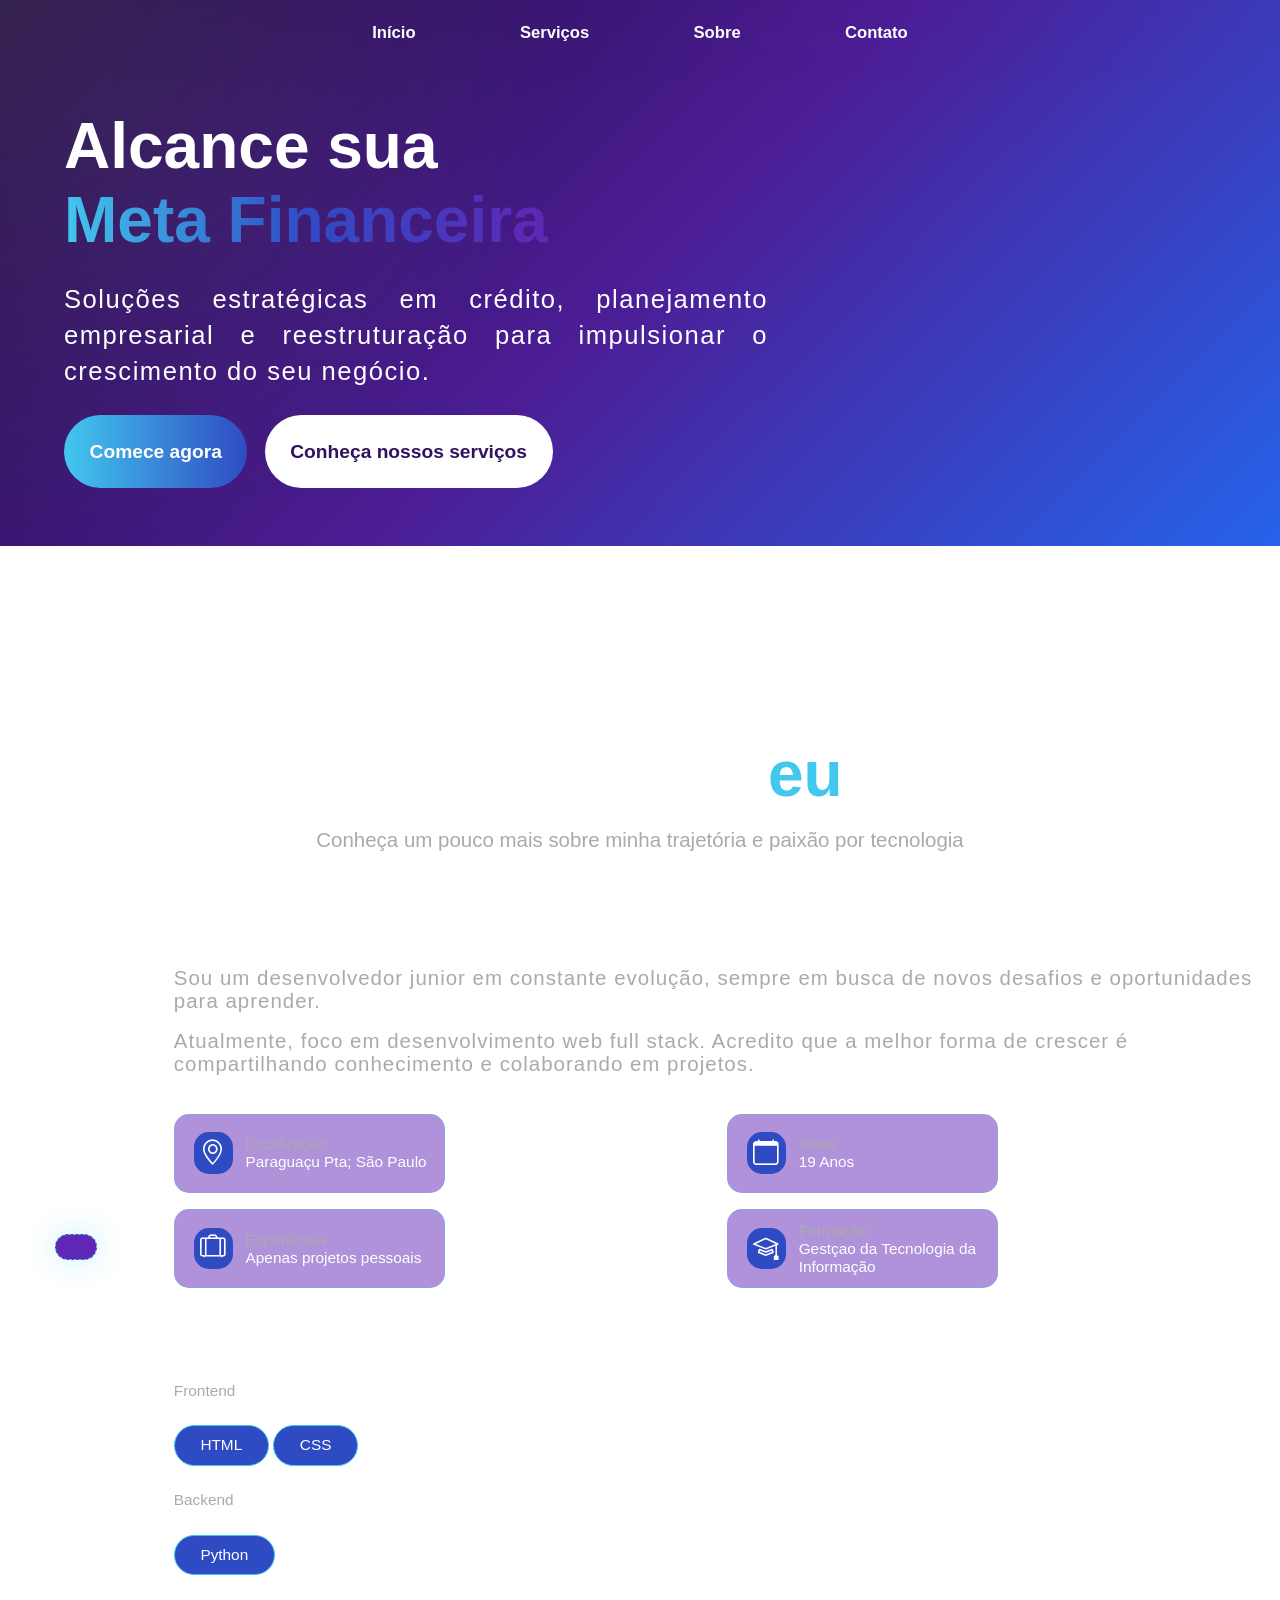
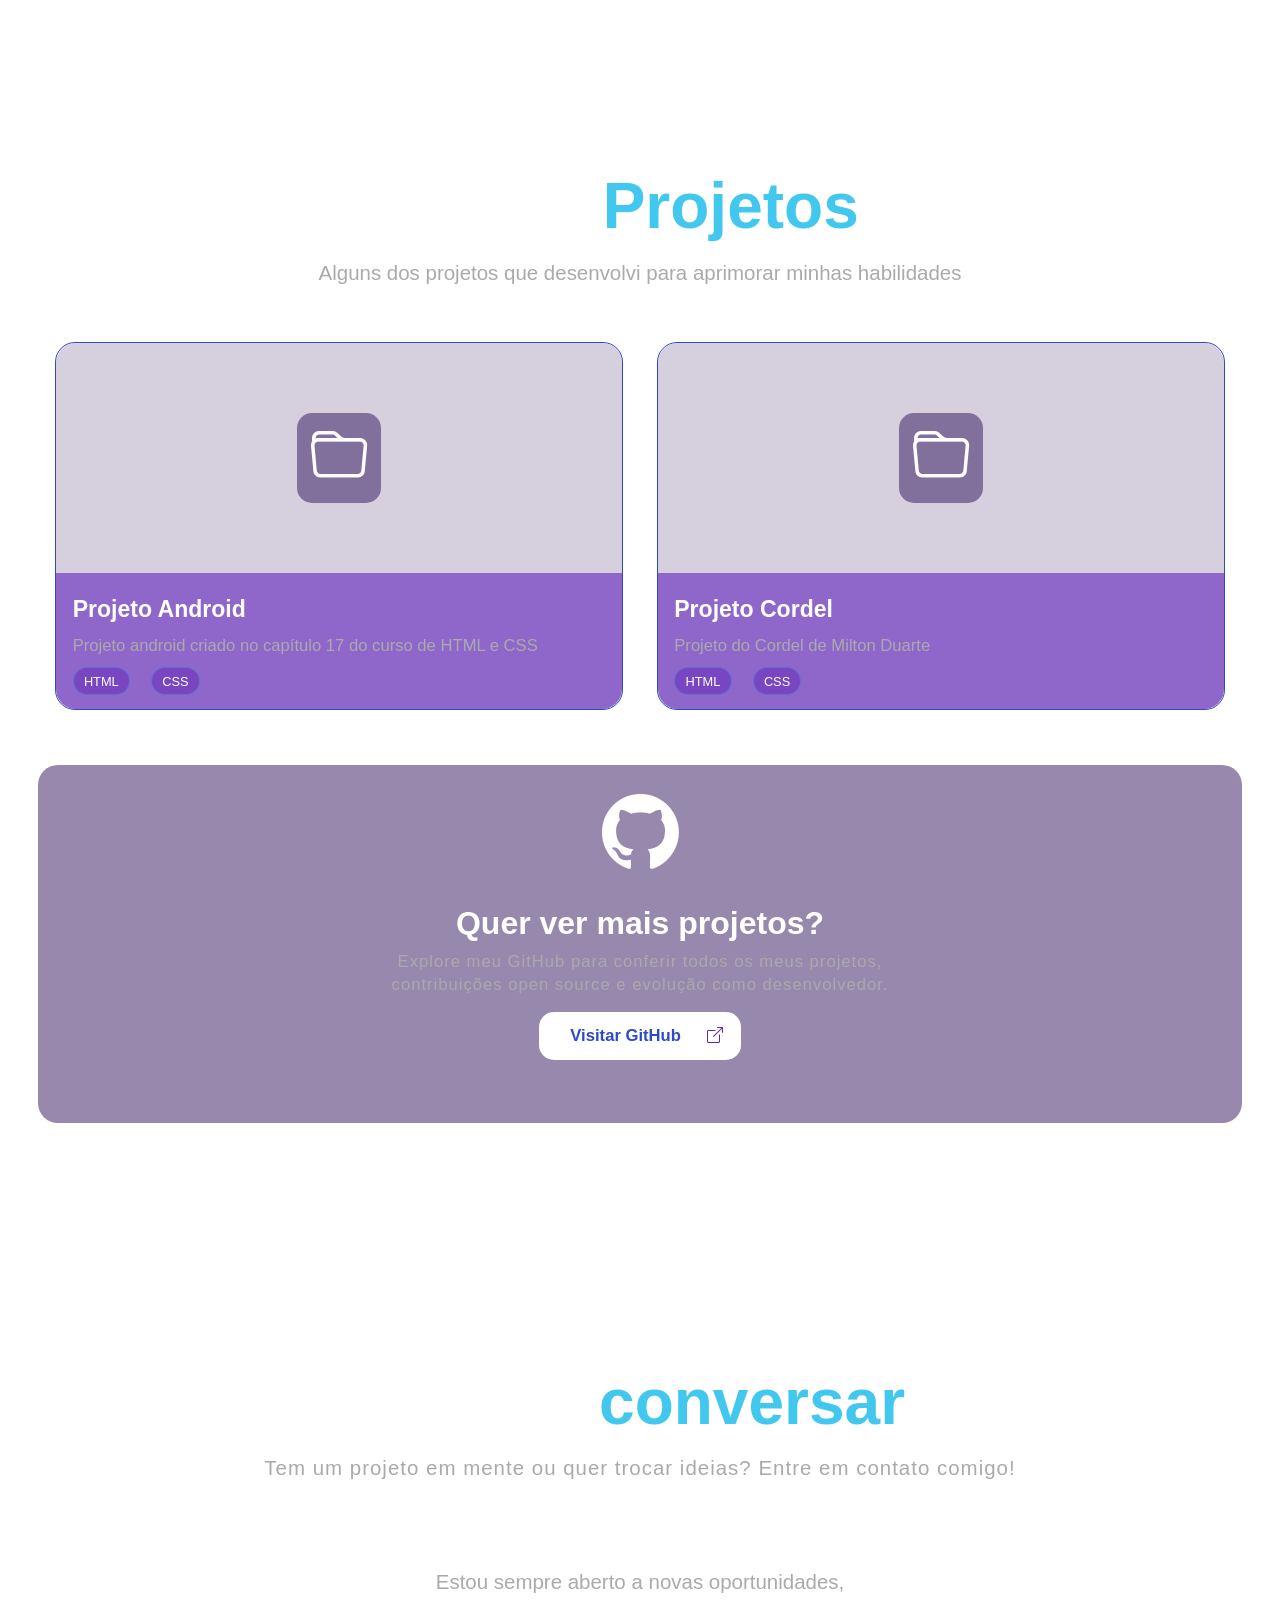
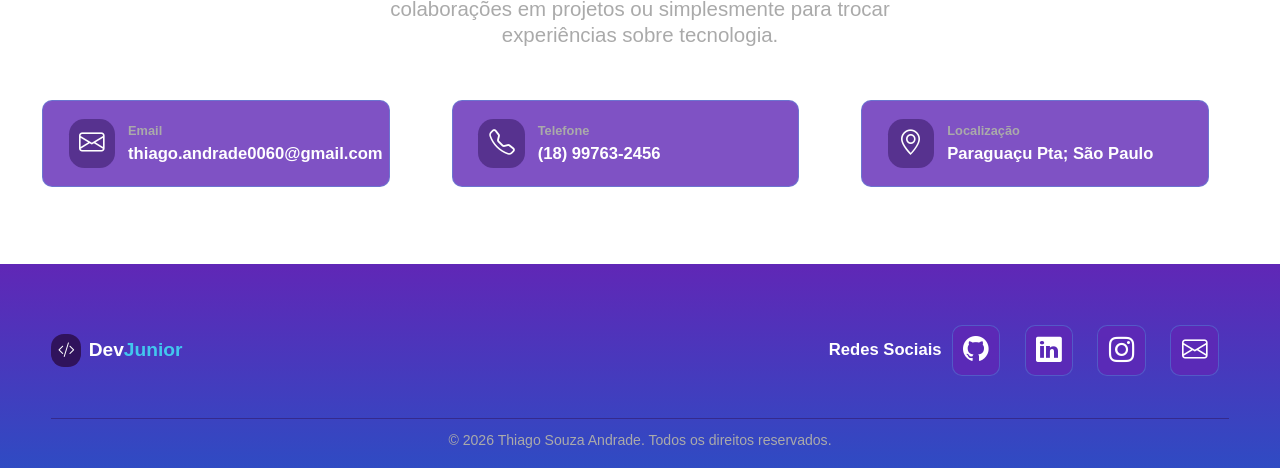
==== projeto002/index.html @ b2c8139c "att projeto2" ====
<!DOCTYPE html>
<html lang="pt-br">
<head>
    <meta charset="UTF-8">
    <meta name="viewport" content="width=device-width, initial-scale=1.0">
    <title>Landing Page</title>
    <link rel="stylesheet" href="styles/style.css">
    <link rel="stylesheet" href="styles/mobile.css">
    <link rel="shortcut icon" href="" type="image/x-icon">
    <link rel="stylesheet" href="https://cdn.jsdelivr.net/npm/bootstrap-icons@1.13.1/font/bootstrap-icons.min.css">
    <script src="script/script.js"></script>
</head>
<body>
    <header>
        <div id="home">
            <a href="#inicio">Início</a>
            <a href="#sobre">Serviços</a>
            <a href="#projetos">Sobre</a>
            <a href="#contato">Contato</a>
        </div>
    </header>
    <main>
        <section id="inicio">
            <h1>Alcance sua <br> <span style="background: linear-gradient(to right, rgb(var(--cor3)), rgb(var(--cor2)), rgb(var(--cor1))); -webkit-background-clip: text; -webkit-text-fill-color: transparent;">Meta Financeira</span></h1>
            <p class="describe">Soluções estratégicas em crédito, planejamento empresarial e reestruturação para impulsionar o crescimento do seu negócio. </p>

            <div id="inicio-button">
                <a href="#sobre" id="trabalho">Comece agora</a>
                <a href="#contato" id="econtato">Conheça nossos serviços</a>
            </div>
        </section>

        <section id="sobre">
            <div id="sobre-mim">
                <div class="button-titulo">
                    <i class="bi bi-person"></i>
                    <p>Sobre mim</p>
                </div>
                <h1>Quem sou <span style="color: rgb(var(--cor3));">eu</span></h1>
                <p class="descricao">Conheça um pouco mais sobre minha trajetória e paixão por tecnologia</p>
            </div>

            <div id="quem-sou-eu">

                <div id="minha-imagem">
                    <img src="imagens/thiago-quadrado.png" alt="">
                </div>

                <div id="minha-descricao">
                    <div id="descricao-texto">
                        <h2>Desenvolvedor Junior apaixonado por tecnologia</h2>
                        <p>Sou um desenvolvedor junior em constante evolução, sempre em busca de novos desafios e oportunidades para aprender. </p> <br>
                        <p>Atualmente, foco em desenvolvimento web full stack. Acredito que a melhor forma de crescer é compartilhando conhecimento e colaborando em projetos.</p>
                    </div>

                    <div id="informacoes">

                        <div id="localizacao" class="button">
                            <div class="info-img">
                                <i class="bi bi-geo-alt"></i>
                            </div>
                            <div class="info-descricao">
                                <p style="color: var(--cor5);">Localização</p>
                                <p>Paraguaçu Pta; São Paulo</p>
                            </div>
                        </div>

                        <div id="idade" class="button">
                            <div class="info-img">
                                <i class="bi bi-calendar"></i>
                            </div>
                            <div class="info-descricao">
                                <p style="color: var(--cor5);">Idade</p>
                                <p>19 Anos</p>
                            </div>
                        </div>

                        <div id="experiencia" class="button">
                            <div class="info-img">
                                <i class="bi bi-suitcase-lg"></i>
                            </div>
                            <div class="info-descricao">
                                <p style="color: var(--cor5);">Experiência</p>
                                <p>Apenas projetos pessoais</p>
                            </div>
                        </div>

                        <div id="formacao" class="button">
                            <div class="info-img">
                                <i class="bi bi-mortarboard"></i>
                            </div>
                            <div class="info-descricao">
                                <p style="color: var(--cor5);">Formação</p>
                                <p>Gestçao da Tecnologia da Informação</p>
                            </div>
                        </div>

                    </div>

                    <div id="hard-skills">
                        <h3>Habilidades Técnicas</h3>
                        <p style="color: var(--cor5);">Frontend</p>
                        <p class="button">HTML</p>
                        <p class="button">CSS</p>
                        <p style="color: var(--cor5);">Backend</p>
                        <p class="button">Python</p>
                    </div>
                </div>
            </div>
        </section>

        <section id="projetos">

            <div id="projeto-titulo" class="button-titulo">
                <i class="bi bi-folder"></i>
                <p>Projetos</p>
            </div>

            <div id="descricao-projetos">
                <h2>Meus <span style="color: rgb(var(--cor3));">Projetos</span></h2>
                <p class="descricao">Alguns dos projetos que desenvolvi para aprimorar minhas habilidades</p>
            </div>

            <div id="meus-projetos">
                <div class="card">
                    <a href="https://github.com/thiagoszandrade/projeto-android" target="_blank" type="external">
                        <div class="card-topo">
                            <div class="icone">
                                <i class="bi bi-folder"></i>
                            </div>
                        </div>
                    </a>
                    <div class="card-conteudo">
                        <h3>Projeto Android</h3>
                        <p>Projeto android criado no capítulo 17 do curso de HTML e CSS </p>
                        <div class="tecnologias">
                            <p class="button">HTML</p>
                            <p class="button">CSS</p>
                        </div>
                    </div>
                </div>

                <div class="card">
                        <a href="https://github.com/thiagoszandrade/projeto-cordel" target="_blank" type="external">
                            <div class="card-topo">
                                <div class="icone">
                                    <i class="bi bi-folder"></i>
                                </div>
                            </div>
                        </a>
                    <div class="card-conteudo">
                        <h3>Projeto Cordel</h3>
                        <p>Projeto do Cordel de Milton Duarte </p>
                        <div class="tecnologias">
                            <p class="button">HTML</p>
                            <p class="button">CSS</p>
                        </div>
                    </div>
                </div>
            </div>

            <div id="github">
                    <div id="gh">
                        <i class="bi bi-github"></i>
                    </div>
                    <h3>Quer ver mais projetos?</h3>
                    <p class="descricao">Explore meu GitHub para conferir todos os meus projetos, contribuições open source e evolução como desenvolvedor.</p>
                    <a href="https://github.com/thiagoszandrade" id="gh-button" target="_blank" type="external">
                        <p style="color: rgb(var(--cor2));">Visitar GitHub</p>
                        <i class="bi bi-box-arrow-up-right"></i>
                    </a>
                </div>
        </section>

        <section id="contato">
            <div id="contato-titulo" class="button-titulo">
                <i class="bi bi-chat"></i>
                <p>Contato</p>
            </div>

            <div id="descricao-contato">
                <h2>Vamos <span style="color: rgb(var(--cor3));">conversar</span></h2>
                <p class="descricao">Tem um projeto em mente ou quer trocar ideias? Entre em contato comigo!</p>
            </div>

            <div id="contato-info">
                <h3>Informações de Contato</h3>
                <p class="descricao">Estou sempre aberto a novas oportunidades, colaborações em projetos ou simplesmente para trocar experiências sobre tecnologia.</p>
                <div id="contato-dados">
                    <div class="button">
                        <i class="bi bi-envelope"></i>
                        <div class="button-info">
                            <p class="bit">Email</p>
                            <p class="bid">thiago.andrade0060@gmail.com</p>
                        </div>
                    </div>
                    <div class="button">
                        <i class="bi bi-telephone"></i>
                        <div class="button-info">
                            <p class="bit">Telefone</p>
                            <p class="bid">(18) 99763-2456</p>
                        </div>
                    </div>
                    <div class="button">
                        <i class="bi bi-geo-alt"></i>
                        <div class="button-info">
                            <p class="bit">Localização</p>
                            <p class="bid">Paraguaçu Pta; São Paulo</p>
                        </div>
                    </div>
                </div>
            </div>
        </section>
    </main>
    <footer>
        <section id="footer1">
            <div id="foot1">
                <abbr title="Voltar ao início">
                    <a href="#inicio">
                        <i class="bi bi-code-slash"></i>
                        <p>Dev<span style="color: rgb(var(--cor3));">Junior</span></p>
                    </a>
                </abbr>
            </div>
            <div id="foot2">
                <p>Redes Sociais</p>
                <div id="redes-sociais">
                    <abbr title="Meu GitHub"><a href="https://github.com/thiagoszandrade" class="button" target="_blank" type="external"><i class="bi bi-github"></i></a></abbr>
                    <abbr title="Meu Linkedin"><a href="https://www.linkedin.com/in/thiago-andrade-b792433b7/?lipi=urn%3Ali%3Apage%3Ad_flagship3_profile_view_base_contact_details%3B8Nt5iMXfQZua0ZvdxmY%2Bxw%3D%3D" class="button" target="_blank" type="external"><i class="bi bi-linkedin"></i></a></abbr>
                    <abbr title="Meu instagram"><a href="https://instagram.com/thiago_sz_andrade" class="button" target="_blank" type="external"><i class="bi bi-instagram"></i></a></abbr>
                    <abbr title="Envie um e-mail"><a href="mailto:thiago.andrade0060@gmail.com" class="button" target="_blank" type="external"><i class="bi bi-envelope"></i></a></abbr>
                </div>
            </div>
        </section>
        <section id="footer2">
            <p>© 2026 Thiago Souza Andrade. Todos os direitos reservados.</p>
        </section>
    </footer>
</body>
</html>
---- projeto002/styles/style.css ----
@charset "UTF-8";

/*

colors:
ciano: #42C7EE   66, 199, 238
azul: #2F4BC3   47, 75, 195
roxo: #6027B6   96, 39, 182
roxo escuro: #30135c   48, 19, 92


--cor1: 19, 13, 30;
--cor2: 52, 21, 78;
--cor3: 188, 133, 252;
--cor4: 84, 69, 167;
--cor5: rgb(170, 170, 170);

*/

:root {
    --cor1: 96, 39, 182; /* roxo */
    --cor2: 47, 75, 195; /* azul */
    --cor3: 66, 199, 238; /* ciano */
    --cor4: 48, 19, 92; /* roxo escuro */
    --cor5: rgb(170, 170, 170);
}

* {
    font-family: Arial, Helvetica, sans-serif;
    padding: 0px;
    margin: 0px;
}

* a {
    color: white;
    text-decoration: none;
}
html {
    scroll-behavior: smooth;
}

body {
    
    color: white;
    position: relative;
    max-width: 100%;
}

.button {
    background: rgb(var(--cor2));
    border: 1px solid rgb(var(--cor3));
    border-radius: 50px;
    margin: 0px 1.3vw;
    padding: 0.8vw 2vw;
    display: inline-flex;
}

.button:hover {
    background-color: rgb(var(--cor3), 0.3);
    transition: .5s;
}

.button-titulo {
    border: 1px solid white;
    border-radius: 100px;
    display: inline-flex;
    align-items: center;
    padding: 1vw 1.5vw;
}

.button-titulo p {
    font-size: 1.5vw;
}

.button-titulo i {
    font-size: 1.5vw;
    margin-right: 1.1vw;
}

.descricao {
    color: var(--cor5);
    letter-spacing: 1px;
    line-height: 1.3em;
    padding-top: 1.3vw;
    font-size: 1.6vw;
}

header {
    position: fixed;
    top: 0px;
    left: 0px;
    width: 100%;
    height: 6vw;
    transition: .3s;
    background: transparent;
    backdrop-filter: blur(15px);
}

header.ativo {
    background-color: rgb(var(--cor4), 0.5);
    border-bottom: 1px solid rgb(var(--cor4), 0.6);
    height: 6vw;
}

#home {
    display: inline-flex;
    padding: 1vw 0px;
    transform: translate(50%);
    width: 50%;
}

#home a {
    margin: auto;
    padding: 10px 20px;
    border-radius: 10px;
    font-weight: bold;
    font-size: 1.3vw;
}

#home a:hover {
    background-color: rgb(var(--cor2), 0.4);
    transition: .5s;
}

#inicio {
    background: radial-gradient(circle at top left, rgba(255,255,255,0.1), transparent 40%), linear-gradient(135deg, #1e0a3c, #4c1d95, #2563eb);
    text-align: center;
    padding: 6.5vw 0px;
}

#inicio h1 {
    font-size: 5vw;
    padding: 2vw 40vw 0px 5vw;
    text-align: left;
    font-weight: bolder;
}

#inicio .describe {
    color: white;
    font-size: 2vw;
    letter-spacing: 1.5px;
    line-height: 1.4em;
    padding: 2vw 40vw 0px 5vw;
    text-align: justify;
}

#inicio #inicio-button {
    padding-top: 4vw;
    text-align: left;
    padding-left: 5vw;
}

#inicio #inicio-button a {
    border-radius: 100px;
    font-weight: bolder;
    font-size: 1.5vw;
    padding: 2vw;
    margin: 0px 1vw 0px 0px;
}

#inicio #inicio-button #trabalho {
    background-image: linear-gradient(to right, rgb(var(--cor3)), rgb(var(--cor2)));
}

#inicio #inicio-button #trabalho:hover {
    background-image: linear-gradient(to right, rgb(var(--cor3), 0.8), rgb(var(--cor4), 0.8));
    box-shadow: 0px 5px 10px rgb(var(--cor3), 0.2);
    transition: .5s;
}

#inicio #inicio-button #econtato {
    background-color: white;
    color: rgb(var(--cor4));
}

#inicio #inicio-button #econtato:hover {
    background-image: linear-gradient(to right, rgb(var(--cor3)), rgb(var(--cor2)));
    transition: .5s;
}

#sobre #sobre-mim {
    text-align: center;
    padding-top: 9vw;
}

#sobre #sobre-mim h1 {
    font-size: 5vw;
    padding-top: 2vw;
}

#sobre #sobre-mim .descricao {
    letter-spacing: 0px;
}

#quem-sou-eu {
    display: inline-flex;
    padding: 4vw 1.3vw 1.3vw 1.3vw;
}

#quem-sou-eu #minha-imagem {
    background-color: rgb(var(--cor1));
    border: 1px dashed rgb(var(--cor3));
    border-radius: 30px;
    box-shadow: 0px 0px 30px rgb(var(--cor3), 0.3);
    display: inline-block;
    height: fit-content;
    margin: auto 3vw;
}

#quem-sou-eu #minha-imagem img {
    width: 30vw;
    padding: 20px 20px 0px 20px;
}

#quem-sou-eu #minha-descricao {
    padding-left: 3vw;
}

#quem-sou-eu #descricao-texto h2 {
    font-size: 2vw;
    padding: 1.3vw 0px;
}

#quem-sou-eu #descricao-texto p {
    color: var(--cor5);
    font-size: 1.6vw;
    letter-spacing: 1px;
    line-height: 1.1em;
}

#quem-sou-eu #informacoes {
    display: grid;
    grid-template-columns: repeat(2, 1fr);
    gap: 1.3vw;
    max-width: 100%;
    padding-top: 3vw;
}

#quem-sou-eu #informacoes .button {
    background-color: rgb(var(--cor1), 0.5);
    border: 1px solid rgb(var(--cor3), 0.3);
    border-radius: 15px;
    display: flex;
    height: 2vw;
    align-items: center;
    padding: 2vw 0.5vw;
    margin: 0px;
    width: 20vw;
}

#quem-sou-eu #informacoes .button:hover {
    background-color: rgb(var(--cor2), 0.5);
    transition: .5s;
}

#quem-sou-eu #informacoes .button i {
    font-size: 2vw;
}

#quem-sou-eu #informacoes .button p {
    font-size: 1.2vw;
}

#quem-sou-eu #informacoes .info-img {
    background-color: rgb(var(--cor2));
    border-radius: 15px;
    margin: 0px 1vw;
    padding: 0.5vw;
}

#quem-sou-eu #informacoes #info-descricao p {
    font-size: 6vw;
}

#quem-sou-eu #hard-skills {
    padding-top: 2vw;
}

#quem-sou-eu #hard-skills h3 {
    padding: 1.3vw 0px;
    font-size: 1.5vw;
}

#quem-sou-eu #hard-skills p {
    margin: 1vw 0px;
    font-size: 1.2vw;
}

#projetos {
    display: block;
    padding: 5vw 0px;
    text-align: center;
}

#projetos #projeto-titulo {
    margin: 2vw 0px;
    display: inline-flex;
    align-items: center;
}

#projetos #descricao-projetos h2 {
    font-size: 5vw;
}

#projetos #descricao-projetos p {
    letter-spacing: 0px;
}

#projetos #meus-projetos {
    display: grid;
    grid-template-columns: repeat(2, 1fr);
    padding: 3vw;
}

#projetos .card {
    border: 1px solid rgb(var(--cor2));
    border-radius: 20px;
    margin: 1.3vw;
}

#projetos .card:hover {
    border: 1px solid rgb(var(--cor3), 0.3);
}

#projetos .card:hover {
    box-shadow: 0px 0px 15px rgb(var(--cor3), 0.2);
    transition: .5s;
}

#projetos .card-topo {
    background-color: rgb(var(--cor4), 0.2);
    display: flex;
    height: 18vw;
    align-items: center;
    justify-content: center;
    border-radius: 20px 20px 0px 0px;
}

#projetos .card-topo:hover {
    background-color: rgb(var(--cor4), 0.4);
    transition: .3s;
}

#projetos .card-topo i {
    background-color: rgb(var(--cor4), 0.5);
    border-radius: 15px;
    font-size: 4.5vw;
    padding: 1vw;
}

#projetos .card-conteudo {
    background-color: rgb(var(--cor1), 0.7);
    border-radius: 0px 0px 20px 20px;
    height: 8vw;
    text-align: left;
    padding: 1.3vw;
}

#projetos .card-conteudo h3 {
    font-size: 1.8vw;
    padding: 0.5vw 0px;
}

#projetos .card-conteudo p {
    color: var(--cor5);
    padding: 0.5vw 0px;
    font-size: 1.3vw;
}

#projetos .card-conteudo .button {
    background-color: rgb(var(--cor1), 0.5);
    border: 1px solid rgb(var(--cor3), 0.3);
    color: white;
    font-size: 1vw;
    padding: 0.4vw 0.8vw;
    margin: 0.4vw 1.3vw 0px 0px;
}

#projetos .card-conteudo .button:hover {
    background-color: rgb(var(--cor2), 0.5);
}

#github {
    background-color: rgb(var(--cor4), 0.5);
    border-radius: 20px;
    margin: 0px 3vw;
    height: 28vw;
}

#github #gh {
    padding: 2vw 0px;
}

#github #gh i {
    font-size: 6vw;
}

#github h3 {
    font-size: 2.5vw;
}

#github p {
    color: var(--cor5);
    padding: 0.6vw;
    font-size: 1.3vw;
    margin: auto;
    max-width: 40vw;
    line-height: 1.4em;
}

#github #gh-button {
    background-color: white;
    border-radius: 15px;
    display: flex;
    width: 15vw;
    margin: 0.6vw auto;
    padding: 0.4vw;
    justify-content: center;
    align-items: center;
    font-weight: bolder
}

#github #gh-button:hover {
    box-shadow: 0px 3px 10px rgb(var(--cor3), 0.5);
    transition: .5s;
}

#github #gh-button i {
    color: rgb(var(--cor1));
    padding-right: 1vw;
    padding-left: -0.4vw;
}

#contato {
    display: block;
    text-align: center;
    padding: 6vw 0px 4vw 0px;
}

#contato #contato-titulo {
    margin: 2vw 0px;
}

#contato #descricao-contato h2 {
    font-size: 5vw;
}

#contato #descricao-contato p {
    padding: 1.3vw 0px;
}

#contato #contato-info h3 {
    font-size: 2.3vw;
    padding: 10px 0px;
}

#contato #contato-info p {
    max-width: 40vw;
    margin: auto;
    letter-spacing: 0px;
    padding-bottom: 2vw;
}

#contato #contato-dados {
    display: grid;
    grid-template-columns: repeat(3, 1fr);
    padding: 2vw;
}


#contato #contato-dados .button {
    background-color: rgb(var(--cor1), 0.8);
    border: 1px solid rgb(var(--cor3), 0.3);
    border-radius: 10px;
    display: inline-flex;
    width: 23vw;
    height: 5vw;
    align-items: center;
    text-align: left;
}

#contato #contato-dados .button:hover {
    background-color: rgb(var(--cor2), 0.3);
}

#contato #contato-dados i {
    background-color: rgb(var(--cor4), 0.5);
    border-radius: 1.2vw;
    padding: 0.8vw;
    font-size: 2vw;
    align-items: center;
}

#contato #contato-dados .bit {
    color: var(--cor5);
    font-size: 1vw;
}

#contato #contato-dados .bid {
    font-size: 1.3vw;
}

#contato #contato-dados .button-info p {
    padding: 0.2vw 1vw;
    font-weight: bolder;
}

footer {
    background-image: linear-gradient(to bottom, rgb(var(--cor1)), rgb(var(--cor2)));
    height: 8vw;
    padding: 4vw;
}

#footer1 {
    border-bottom: 1px solid rgb(var(--cor4), 0.5);
    display: inline-flex;
    padding: 0px 0px 2.5vw 0px;
    width: 100%;
    align-items: center;
}

#foot1 a {
    display: inline-flex;
    align-items: center;
}

#foot1 p {
    padding: 0px 0.6vw;
    font-size: 1.5vw;
    font-weight: bolder;
}

#foot1 i {
    background-color: rgb(var(--cor4));
    border-radius: 13px;
    font-size: 1.3vw;
    padding: 0.5vw;
}

#foot2 {
    display: inline-flex;
    align-items: center;
    padding-left: 8vw;
    width: 100%;
    justify-content: flex-end;
}

#foot2 p {
    font-size: 1.3vw;
    font-weight: bolder;
}

#foot2 .button {
    background-color: rgb(var(--cor1), 0.8);
    border: 1px solid rgb(var(--cor3), 0.3);
    border-radius: 10px;
    padding: 0.8vw;
    margin: 10px;
}

#foot2 .button:hover {
    background-color: rgb(var(--cor4), 0.3);
    border: 1px solid rgb(var(--cor4), 0.5);
    box-shadow: 0px 3px 10px rgb(var(--cor3), 0.2);
    transition: .5s;
}

#foot2 .button i {
    font-size: 2vw;
}

#footer2 p {
    color: var(--cor5);
    text-align: center;
    padding-top: 1vw;
    font-size: 1.1vw;
}
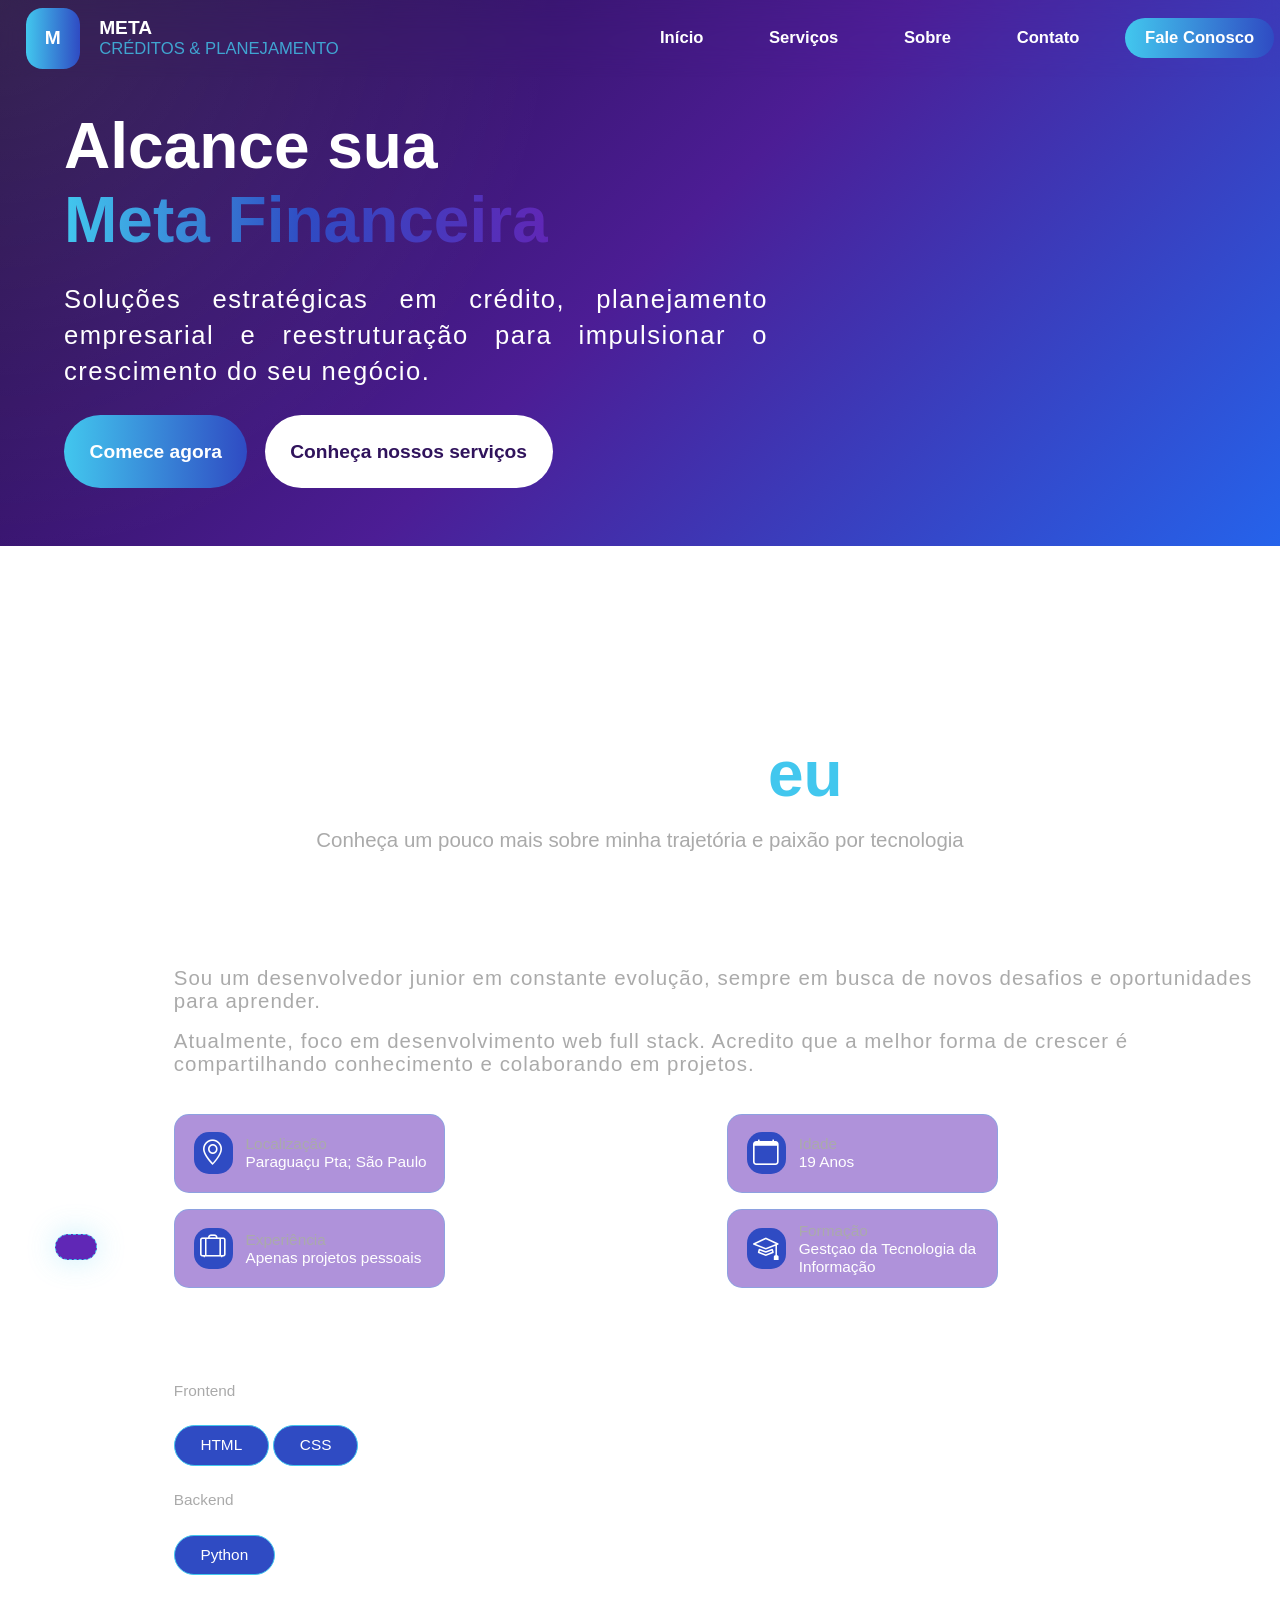
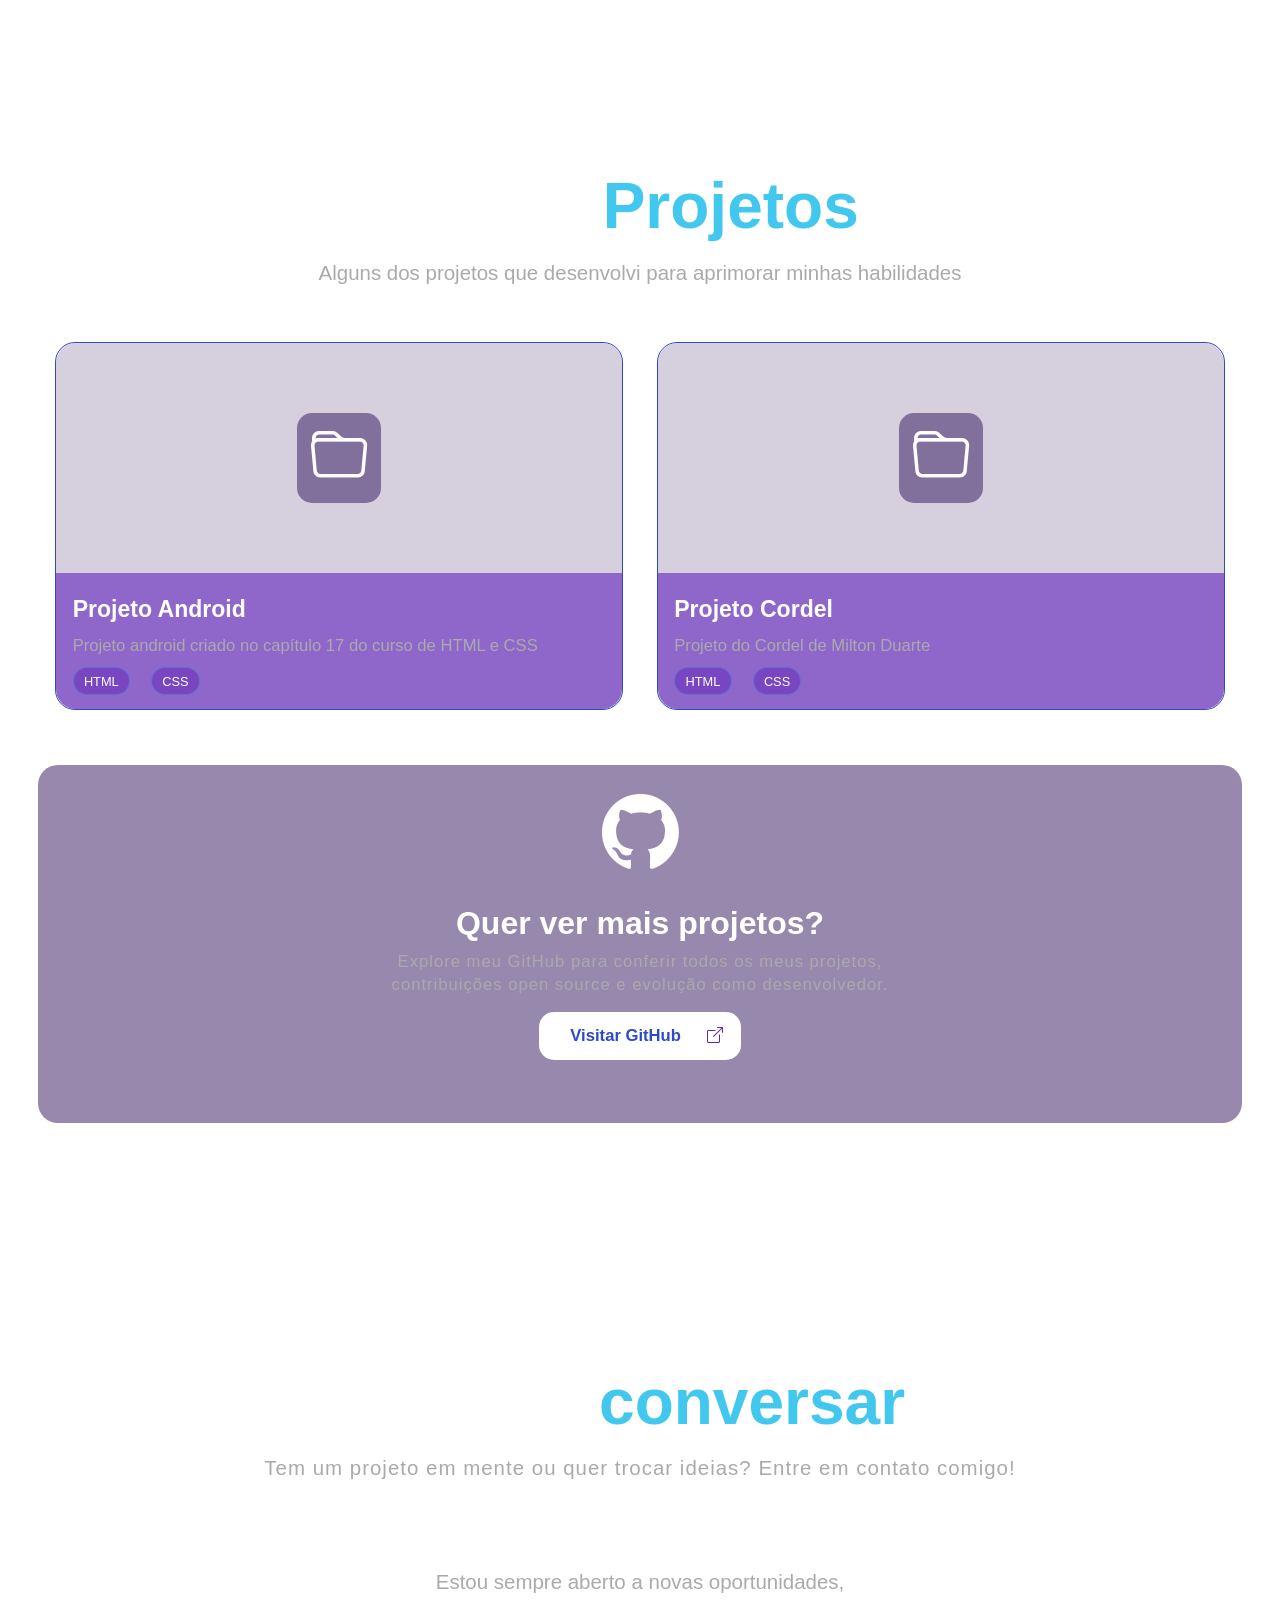
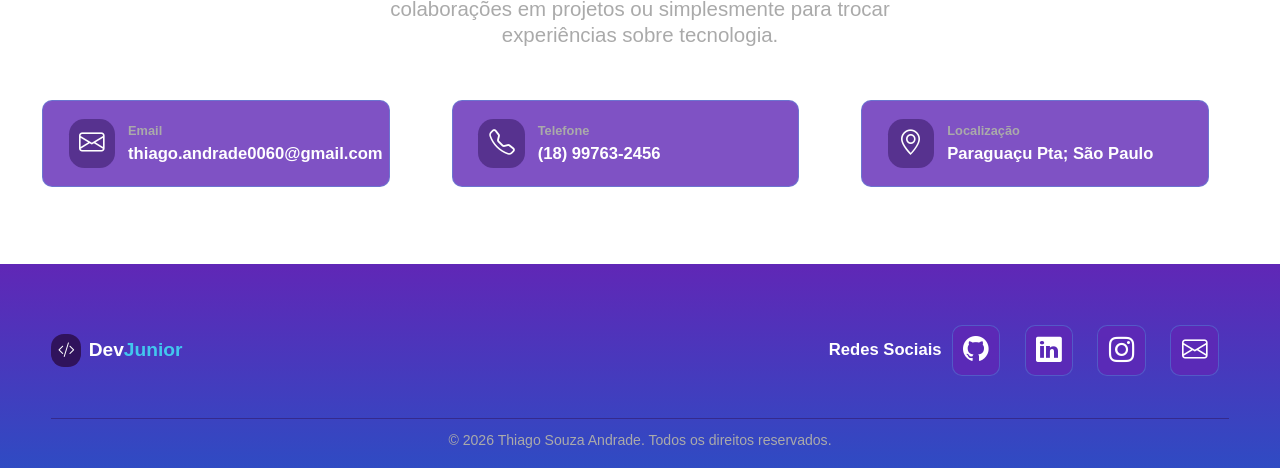
==== commit 7f5e7112: "att projeto002" ====
--- a/projeto002/index.html
+++ b/projeto002/index.html
@@ -12,11 +12,23 @@
 </head>
 <body>
     <header>
+        <div id="empresa">
+            <a href="#">
+                <div id="empresa-logo">
+                    <p>M</p>
+                </div>
+                <div id="empresa-descricao">
+                    <p style="font-weight: bolder;">META</p>
+                    <p style="color: rgb(var(--cor3), 0.8); font-size: 1.3vw;">CRÉDITOS & PLANEJAMENTO</p>
+                </div>
+            </a>
+        </div>
         <div id="home">
             <a href="#inicio">Início</a>
             <a href="#sobre">Serviços</a>
             <a href="#projetos">Sobre</a>
             <a href="#contato">Contato</a>
+            <a href="#" id="home-fc">Fale Conosco</a>
         </div>
     </header>
     <main>
--- a/projeto002/styles/style.css
+++ b/projeto002/styles/style.css
@@ -86,6 +86,7 @@
 }
 
 header {
+    display: inline-flex;
     position: fixed;
     top: 0px;
     left: 0px;
@@ -94,6 +95,7 @@
     transition: .3s;
     background: transparent;
     backdrop-filter: blur(15px);
+    align-items: center;
 }
 
 header.ativo {
@@ -102,15 +104,40 @@
     height: 6vw;
 }
 
+#empresa {
+    align-items: center;
+}
+
+#empresa a {
+    display: flex;
+    padding: 2vw;
+    align-items: center;
+}
+
+#empresa p {
+    font-size: 1.5vw;
+}
+
+#empresa #empresa-logo {
+    background-image: linear-gradient(to right, rgb(var(--cor3)), rgb(var(--cor2)));
+    border-radius: 1.3vw;
+    display: block;
+    padding: 1.5vw;
+    align-items: center;
+    font-size: 2vw;
+    font-weight: bolder;
+    margin-right: 1.5vw;
+}
+
 #home {
-    display: inline-flex;
+    display: flex;
     padding: 1vw 0px;
-    transform: translate(50%);
     width: 50%;
+    margin-left: auto;
+    gap: 2vw;
 }
 
 #home a {
-    margin: auto;
     padding: 10px 20px;
     border-radius: 10px;
     font-weight: bold;
@@ -118,8 +145,18 @@
 }
 
 #home a:hover {
-    background-color: rgb(var(--cor2), 0.4);
-    transition: .5s;
+    color: rgb(var(--cor3));
+    transition: .5s;
+}
+
+#home #home-fc {
+    background-image: linear-gradient(to right, rgb(var(--cor3)), rgb(var(--cor2)));
+    border-radius: 100px;
+}
+
+#home #home-fc:hover {
+    color: white;
+    box-shadow: 0px 4px 10px rgb(var(--cor3), 0.5);
 }
 
 #inicio {
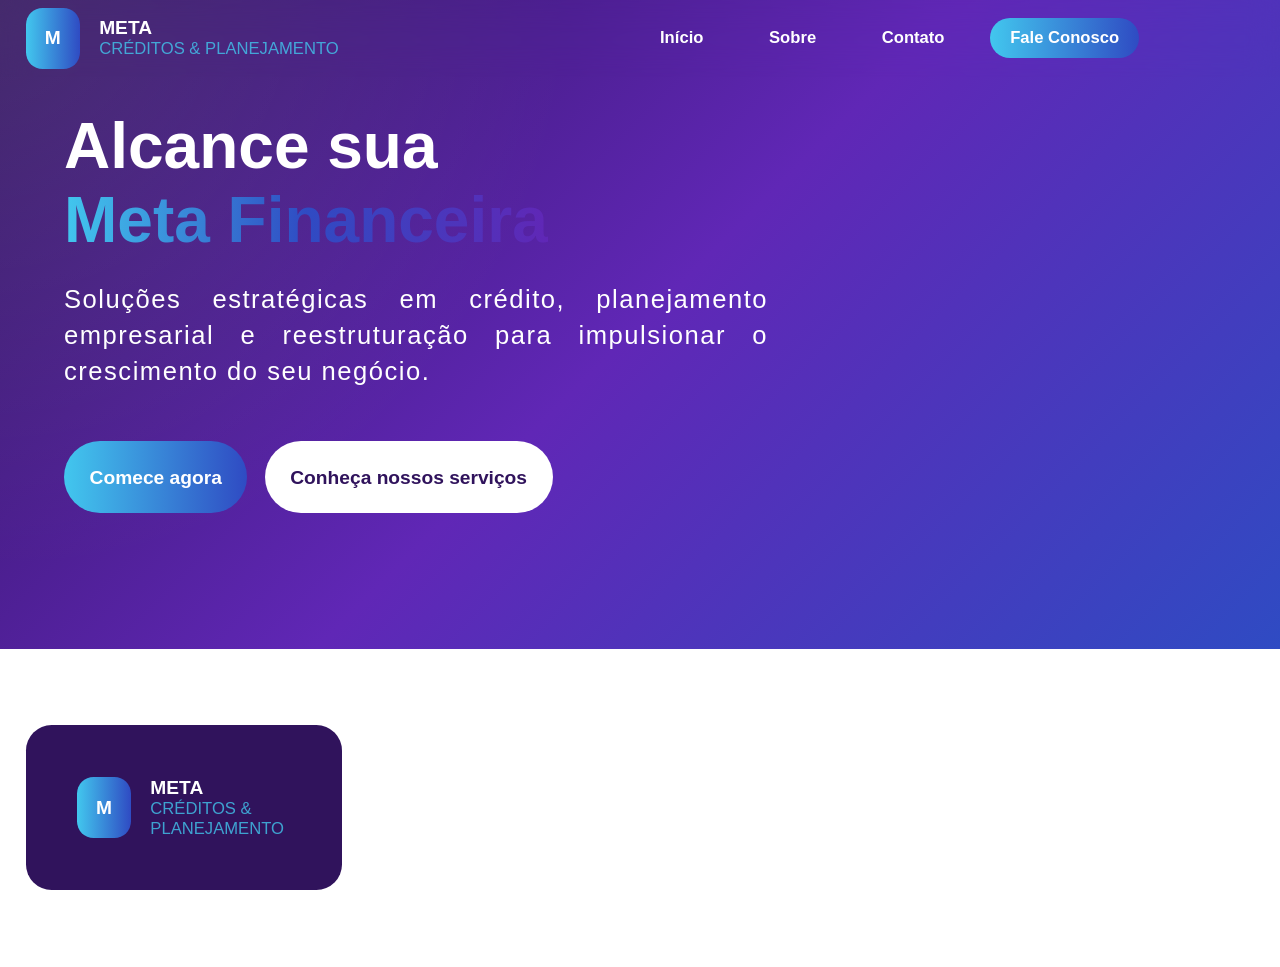
==== commit 283ed7b7: "att projeto002" ====
--- a/projeto002/index.html
+++ b/projeto002/index.html
@@ -12,21 +12,20 @@
 </head>
 <body>
     <header>
-        <div id="empresa">
-            <a href="#">
-                <div id="empresa-logo">
+        <a href="">
+            <div class="empresa">
+                <div class="empresa-logo">
                     <p>M</p>
                 </div>
-                <div id="empresa-descricao">
+                <div class="empresa-descricao">
                     <p style="font-weight: bolder;">META</p>
                     <p style="color: rgb(var(--cor3), 0.8); font-size: 1.3vw;">CRÉDITOS & PLANEJAMENTO</p>
                 </div>
-            </a>
-        </div>
+            </div>
+        </a>
         <div id="home">
             <a href="#inicio">Início</a>
-            <a href="#sobre">Serviços</a>
-            <a href="#projetos">Sobre</a>
+            <a href="#sobre">Sobre</a>
             <a href="#contato">Contato</a>
             <a href="#" id="home-fc">Fale Conosco</a>
         </div>
@@ -43,210 +42,47 @@
         </section>
 
         <section id="sobre">
-            <div id="sobre-mim">
-                <div class="button-titulo">
-                    <i class="bi bi-person"></i>
-                    <p>Sobre mim</p>
-                </div>
-                <h1>Quem sou <span style="color: rgb(var(--cor3));">eu</span></h1>
-                <p class="descricao">Conheça um pouco mais sobre minha trajetória e paixão por tecnologia</p>
-            </div>
+            <div id="container-flex">
 
-            <div id="quem-sou-eu">
+                <!-- Quadrado roxo na esquerda -->
+                <div id="sobre-quadrado">
 
-                <div id="minha-imagem">
-                    <img src="imagens/thiago-quadrado.png" alt="">
-                </div>
-
-                <div id="minha-descricao">
-                    <div id="descricao-texto">
-                        <h2>Desenvolvedor Junior apaixonado por tecnologia</h2>
-                        <p>Sou um desenvolvedor junior em constante evolução, sempre em busca de novos desafios e oportunidades para aprender. </p> <br>
-                        <p>Atualmente, foco em desenvolvimento web full stack. Acredito que a melhor forma de crescer é compartilhando conhecimento e colaborando em projetos.</p>
-                    </div>
-
-                    <div id="informacoes">
-
-                        <div id="localizacao" class="button">
-                            <div class="info-img">
-                                <i class="bi bi-geo-alt"></i>
-                            </div>
-                            <div class="info-descricao">
-                                <p style="color: var(--cor5);">Localização</p>
-                                <p>Paraguaçu Pta; São Paulo</p>
-                            </div>
+                    <!-- Logo e título META
+                      Card head
+                    -->
+                    <div class="empresa">
+                        <div class="empresa-logo">
+                            <p>M</p>
                         </div>
-
-                        <div id="idade" class="button">
-                            <div class="info-img">
-                                <i class="bi bi-calendar"></i>
-                            </div>
-                            <div class="info-descricao">
-                                <p style="color: var(--cor5);">Idade</p>
-                                <p>19 Anos</p>
-                            </div>
-                        </div>
-
-                        <div id="experiencia" class="button">
-                            <div class="info-img">
-                                <i class="bi bi-suitcase-lg"></i>
-                            </div>
-                            <div class="info-descricao">
-                                <p style="color: var(--cor5);">Experiência</p>
-                                <p>Apenas projetos pessoais</p>
-                            </div>
-                        </div>
-
-                        <div id="formacao" class="button">
-                            <div class="info-img">
-                                <i class="bi bi-mortarboard"></i>
-                            </div>
-                            <div class="info-descricao">
-                                <p style="color: var(--cor5);">Formação</p>
-                                <p>Gestçao da Tecnologia da Informação</p>
-                            </div>
-                        </div>
-
-                    </div>
-
-                    <div id="hard-skills">
-                        <h3>Habilidades Técnicas</h3>
-                        <p style="color: var(--cor5);">Frontend</p>
-                        <p class="button">HTML</p>
-                        <p class="button">CSS</p>
-                        <p style="color: var(--cor5);">Backend</p>
-                        <p class="button">Python</p>
-                    </div>
-                </div>
-            </div>
-        </section>
-
-        <section id="projetos">
-
-            <div id="projeto-titulo" class="button-titulo">
-                <i class="bi bi-folder"></i>
-                <p>Projetos</p>
-            </div>
-
-            <div id="descricao-projetos">
-                <h2>Meus <span style="color: rgb(var(--cor3));">Projetos</span></h2>
-                <p class="descricao">Alguns dos projetos que desenvolvi para aprimorar minhas habilidades</p>
-            </div>
-
-            <div id="meus-projetos">
-                <div class="card">
-                    <a href="https://github.com/thiagoszandrade/projeto-android" target="_blank" type="external">
-                        <div class="card-topo">
-                            <div class="icone">
-                                <i class="bi bi-folder"></i>
-                            </div>
-                        </div>
-                    </a>
-                    <div class="card-conteudo">
-                        <h3>Projeto Android</h3>
-                        <p>Projeto android criado no capítulo 17 do curso de HTML e CSS </p>
-                        <div class="tecnologias">
-                            <p class="button">HTML</p>
-                            <p class="button">CSS</p>
+                        <div class="empresa-descricao">
+                            <p style="font-weight: bolder;">META</p>
+                            <p style="color: rgb(var(--cor3), 0.8); font-size: 1.3vw;">CRÉDITOS & PLANEJAMENTO</p>
                         </div>
                     </div>
                 </div>
 
-                <div class="card">
-                        <a href="https://github.com/thiagoszandrade/projeto-cordel" target="_blank" type="external">
-                            <div class="card-topo">
-                                <div class="icone">
-                                    <i class="bi bi-folder"></i>
-                                </div>
-                            </div>
-                        </a>
-                    <div class="card-conteudo">
-                        <h3>Projeto Cordel</h3>
-                        <p>Projeto do Cordel de Milton Duarte </p>
-                        <div class="tecnologias">
-                            <p class="button">HTML</p>
-                            <p class="button">CSS</p>
-                        </div>
-                    </div>
+                <!-- Texto sobre quem somos 
+                    Card body 
+                -->
+                <div id="sobre-descricao">
+                    <p>"Nosso compromisso é transformar desafios financeiros em oportunidades de crescimento, oferecendo soluções que realmente fazem a diferença no mercado." </p>
                 </div>
+
+                <!-- Foto e Nome: Diretoria META 
+                    card foot 
+                -->
+                <div id="sobre-diretoria">
+                    <div></div>
+                    <div>Diretoria META <br> Fundadores</div>
+                </div>
+
             </div>
-
-            <div id="github">
-                    <div id="gh">
-                        <i class="bi bi-github"></i>
-                    </div>
-                    <h3>Quer ver mais projetos?</h3>
-                    <p class="descricao">Explore meu GitHub para conferir todos os meus projetos, contribuições open source e evolução como desenvolvedor.</p>
-                    <a href="https://github.com/thiagoszandrade" id="gh-button" target="_blank" type="external">
-                        <p style="color: rgb(var(--cor2));">Visitar GitHub</p>
-                        <i class="bi bi-box-arrow-up-right"></i>
-                    </a>
-                </div>
         </section>
 
         <section id="contato">
-            <div id="contato-titulo" class="button-titulo">
-                <i class="bi bi-chat"></i>
-                <p>Contato</p>
-            </div>
-
-            <div id="descricao-contato">
-                <h2>Vamos <span style="color: rgb(var(--cor3));">conversar</span></h2>
-                <p class="descricao">Tem um projeto em mente ou quer trocar ideias? Entre em contato comigo!</p>
-            </div>
-
-            <div id="contato-info">
-                <h3>Informações de Contato</h3>
-                <p class="descricao">Estou sempre aberto a novas oportunidades, colaborações em projetos ou simplesmente para trocar experiências sobre tecnologia.</p>
-                <div id="contato-dados">
-                    <div class="button">
-                        <i class="bi bi-envelope"></i>
-                        <div class="button-info">
-                            <p class="bit">Email</p>
-                            <p class="bid">thiago.andrade0060@gmail.com</p>
-                        </div>
-                    </div>
-                    <div class="button">
-                        <i class="bi bi-telephone"></i>
-                        <div class="button-info">
-                            <p class="bit">Telefone</p>
-                            <p class="bid">(18) 99763-2456</p>
-                        </div>
-                    </div>
-                    <div class="button">
-                        <i class="bi bi-geo-alt"></i>
-                        <div class="button-info">
-                            <p class="bit">Localização</p>
-                            <p class="bid">Paraguaçu Pta; São Paulo</p>
-                        </div>
-                    </div>
-                </div>
-            </div>
         </section>
     </main>
     <footer>
-        <section id="footer1">
-            <div id="foot1">
-                <abbr title="Voltar ao início">
-                    <a href="#inicio">
-                        <i class="bi bi-code-slash"></i>
-                        <p>Dev<span style="color: rgb(var(--cor3));">Junior</span></p>
-                    </a>
-                </abbr>
-            </div>
-            <div id="foot2">
-                <p>Redes Sociais</p>
-                <div id="redes-sociais">
-                    <abbr title="Meu GitHub"><a href="https://github.com/thiagoszandrade" class="button" target="_blank" type="external"><i class="bi bi-github"></i></a></abbr>
-                    <abbr title="Meu Linkedin"><a href="https://www.linkedin.com/in/thiago-andrade-b792433b7/?lipi=urn%3Ali%3Apage%3Ad_flagship3_profile_view_base_contact_details%3B8Nt5iMXfQZua0ZvdxmY%2Bxw%3D%3D" class="button" target="_blank" type="external"><i class="bi bi-linkedin"></i></a></abbr>
-                    <abbr title="Meu instagram"><a href="https://instagram.com/thiago_sz_andrade" class="button" target="_blank" type="external"><i class="bi bi-instagram"></i></a></abbr>
-                    <abbr title="Envie um e-mail"><a href="mailto:thiago.andrade0060@gmail.com" class="button" target="_blank" type="external"><i class="bi bi-envelope"></i></a></abbr>
-                </div>
-            </div>
-        </section>
-        <section id="footer2">
-            <p>© 2026 Thiago Souza Andrade. Todos os direitos reservados.</p>
-        </section>
     </footer>
 </body>
-</html>+</html>  
--- a/projeto002/styles/style.css
+++ b/projeto002/styles/style.css
@@ -7,13 +7,6 @@
 azul: #2F4BC3   47, 75, 195
 roxo: #6027B6   96, 39, 182
 roxo escuro: #30135c   48, 19, 92
-
-
---cor1: 19, 13, 30;
---cor2: 52, 21, 78;
---cor3: 188, 133, 252;
---cor4: 84, 69, 167;
---cor5: rgb(170, 170, 170);
 
 */
 
@@ -46,45 +39,6 @@
     max-width: 100%;
 }
 
-.button {
-    background: rgb(var(--cor2));
-    border: 1px solid rgb(var(--cor3));
-    border-radius: 50px;
-    margin: 0px 1.3vw;
-    padding: 0.8vw 2vw;
-    display: inline-flex;
-}
-
-.button:hover {
-    background-color: rgb(var(--cor3), 0.3);
-    transition: .5s;
-}
-
-.button-titulo {
-    border: 1px solid white;
-    border-radius: 100px;
-    display: inline-flex;
-    align-items: center;
-    padding: 1vw 1.5vw;
-}
-
-.button-titulo p {
-    font-size: 1.5vw;
-}
-
-.button-titulo i {
-    font-size: 1.5vw;
-    margin-right: 1.1vw;
-}
-
-.descricao {
-    color: var(--cor5);
-    letter-spacing: 1px;
-    line-height: 1.3em;
-    padding-top: 1.3vw;
-    font-size: 1.6vw;
-}
-
 header {
     display: inline-flex;
     position: fixed;
@@ -104,21 +58,17 @@
     height: 6vw;
 }
 
-#empresa {
+.empresa {
     align-items: center;
+    display: flex;
+    padding: 2vw;
 }
 
-#empresa a {
-    display: flex;
-    padding: 2vw;
-    align-items: center;
-}
-
-#empresa p {
+.empresa p {
     font-size: 1.5vw;
 }
 
-#empresa #empresa-logo {
+.empresa .empresa-logo {
     background-image: linear-gradient(to right, rgb(var(--cor3)), rgb(var(--cor2)));
     border-radius: 1.3vw;
     display: block;
@@ -160,7 +110,7 @@
 }
 
 #inicio {
-    background: radial-gradient(circle at top left, rgba(255,255,255,0.1), transparent 40%), linear-gradient(135deg, #1e0a3c, #4c1d95, #2563eb);
+    background: radial-gradient(circle at top left, rgba(255,255,255,0.1), transparent 40%), linear-gradient(135deg, rgb(var(--cor4)), rgb(var(--cor1)), rgb(var(--cor2)));
     text-align: center;
     padding: 6.5vw 0px;
 }
@@ -182,7 +132,7 @@
 }
 
 #inicio #inicio-button {
-    padding-top: 4vw;
+    padding: 6vw;
     text-align: left;
     padding-left: 5vw;
 }
@@ -215,400 +165,22 @@
     transition: .5s;
 }
 
-#sobre #sobre-mim {
-    text-align: center;
-    padding-top: 9vw;
+#sobre {
+    padding: 6vw 2vw;
 }
 
-#sobre #sobre-mim h1 {
-    font-size: 5vw;
-    padding-top: 2vw;
+#container-flex {
+    display: flex;
 }
 
-#sobre #sobre-mim .descricao {
-    letter-spacing: 0px;
-}
-
-#quem-sou-eu {
-    display: inline-flex;
-    padding: 4vw 1.3vw 1.3vw 1.3vw;
-}
-
-#quem-sou-eu #minha-imagem {
-    background-color: rgb(var(--cor1));
-    border: 1px dashed rgb(var(--cor3));
-    border-radius: 30px;
-    box-shadow: 0px 0px 30px rgb(var(--cor3), 0.3);
-    display: inline-block;
-    height: fit-content;
-    margin: auto 3vw;
-}
-
-#quem-sou-eu #minha-imagem img {
-    width: 30vw;
-    padding: 20px 20px 0px 20px;
-}
-
-#quem-sou-eu #minha-descricao {
-    padding-left: 3vw;
-}
-
-#quem-sou-eu #descricao-texto h2 {
-    font-size: 2vw;
-    padding: 1.3vw 0px;
-}
-
-#quem-sou-eu #descricao-texto p {
-    color: var(--cor5);
-    font-size: 1.6vw;
-    letter-spacing: 1px;
-    line-height: 1.1em;
-}
-
-#quem-sou-eu #informacoes {
-    display: grid;
-    grid-template-columns: repeat(2, 1fr);
-    gap: 1.3vw;
-    max-width: 100%;
-    padding-top: 3vw;
-}
-
-#quem-sou-eu #informacoes .button {
-    background-color: rgb(var(--cor1), 0.5);
-    border: 1px solid rgb(var(--cor3), 0.3);
-    border-radius: 15px;
-    display: flex;
-    height: 2vw;
-    align-items: center;
-    padding: 2vw 0.5vw;
-    margin: 0px;
-    width: 20vw;
-}
-
-#quem-sou-eu #informacoes .button:hover {
-    background-color: rgb(var(--cor2), 0.5);
-    transition: .5s;
-}
-
-#quem-sou-eu #informacoes .button i {
-    font-size: 2vw;
-}
-
-#quem-sou-eu #informacoes .button p {
-    font-size: 1.2vw;
-}
-
-#quem-sou-eu #informacoes .info-img {
-    background-color: rgb(var(--cor2));
-    border-radius: 15px;
-    margin: 0px 1vw;
-    padding: 0.5vw;
-}
-
-#quem-sou-eu #informacoes #info-descricao p {
-    font-size: 6vw;
-}
-
-#quem-sou-eu #hard-skills {
-    padding-top: 2vw;
-}
-
-#quem-sou-eu #hard-skills h3 {
-    padding: 1.3vw 0px;
-    font-size: 1.5vw;
-}
-
-#quem-sou-eu #hard-skills p {
-    margin: 1vw 0px;
-    font-size: 1.2vw;
-}
-
-#projetos {
-    display: block;
-    padding: 5vw 0px;
-    text-align: center;
-}
-
-#projetos #projeto-titulo {
-    margin: 2vw 0px;
-    display: inline-flex;
-    align-items: center;
-}
-
-#projetos #descricao-projetos h2 {
-    font-size: 5vw;
-}
-
-#projetos #descricao-projetos p {
-    letter-spacing: 0px;
-}
-
-#projetos #meus-projetos {
-    display: grid;
-    grid-template-columns: repeat(2, 1fr);
-    padding: 3vw;
-}
-
-#projetos .card {
-    border: 1px solid rgb(var(--cor2));
-    border-radius: 20px;
-    margin: 1.3vw;
-}
-
-#projetos .card:hover {
-    border: 1px solid rgb(var(--cor3), 0.3);
-}
-
-#projetos .card:hover {
-    box-shadow: 0px 0px 15px rgb(var(--cor3), 0.2);
-    transition: .5s;
-}
-
-#projetos .card-topo {
-    background-color: rgb(var(--cor4), 0.2);
-    display: flex;
-    height: 18vw;
-    align-items: center;
-    justify-content: center;
-    border-radius: 20px 20px 0px 0px;
-}
-
-#projetos .card-topo:hover {
-    background-color: rgb(var(--cor4), 0.4);
-    transition: .3s;
-}
-
-#projetos .card-topo i {
-    background-color: rgb(var(--cor4), 0.5);
-    border-radius: 15px;
-    font-size: 4.5vw;
-    padding: 1vw;
-}
-
-#projetos .card-conteudo {
-    background-color: rgb(var(--cor1), 0.7);
-    border-radius: 0px 0px 20px 20px;
-    height: 8vw;
-    text-align: left;
-    padding: 1.3vw;
-}
-
-#projetos .card-conteudo h3 {
-    font-size: 1.8vw;
-    padding: 0.5vw 0px;
-}
-
-#projetos .card-conteudo p {
-    color: var(--cor5);
-    padding: 0.5vw 0px;
-    font-size: 1.3vw;
-}
-
-#projetos .card-conteudo .button {
-    background-color: rgb(var(--cor1), 0.5);
-    border: 1px solid rgb(var(--cor3), 0.3);
-    color: white;
-    font-size: 1vw;
-    padding: 0.4vw 0.8vw;
-    margin: 0.4vw 1.3vw 0px 0px;
-}
-
-#projetos .card-conteudo .button:hover {
-    background-color: rgb(var(--cor2), 0.5);
-}
-
-#github {
-    background-color: rgb(var(--cor4), 0.5);
-    border-radius: 20px;
-    margin: 0px 3vw;
-    height: 28vw;
-}
-
-#github #gh {
-    padding: 2vw 0px;
-}
-
-#github #gh i {
-    font-size: 6vw;
-}
-
-#github h3 {
-    font-size: 2.5vw;
-}
-
-#github p {
-    color: var(--cor5);
-    padding: 0.6vw;
-    font-size: 1.3vw;
-    margin: auto;
-    max-width: 40vw;
-    line-height: 1.4em;
-}
-
-#github #gh-button {
-    background-color: white;
-    border-radius: 15px;
-    display: flex;
-    width: 15vw;
-    margin: 0.6vw auto;
-    padding: 0.4vw;
-    justify-content: center;
-    align-items: center;
-    font-weight: bolder
-}
-
-#github #gh-button:hover {
-    box-shadow: 0px 3px 10px rgb(var(--cor3), 0.5);
-    transition: .5s;
-}
-
-#github #gh-button i {
-    color: rgb(var(--cor1));
-    padding-right: 1vw;
-    padding-left: -0.4vw;
-}
-
-#contato {
-    display: block;
-    text-align: center;
-    padding: 6vw 0px 4vw 0px;
-}
-
-#contato #contato-titulo {
-    margin: 2vw 0px;
-}
-
-#contato #descricao-contato h2 {
-    font-size: 5vw;
-}
-
-#contato #descricao-contato p {
-    padding: 1.3vw 0px;
-}
-
-#contato #contato-info h3 {
-    font-size: 2.3vw;
-    padding: 10px 0px;
-}
-
-#contato #contato-info p {
-    max-width: 40vw;
-    margin: auto;
-    letter-spacing: 0px;
-    padding-bottom: 2vw;
-}
-
-#contato #contato-dados {
-    display: grid;
-    grid-template-columns: repeat(3, 1fr);
+#sobre #sobre-quadrado {
+    background-color: rgb(var(--cor4));
+    border-radius: 2vw;
     padding: 2vw;
 }
 
-
-#contato #contato-dados .button {
-    background-color: rgb(var(--cor1), 0.8);
-    border: 1px solid rgb(var(--cor3), 0.3);
-    border-radius: 10px;
-    display: inline-flex;
-    width: 23vw;
-    height: 5vw;
-    align-items: center;
-    text-align: left;
+#sobre #sobre-quadrado #sobre-logomarca {
+    display: flex;
 }
 
-#contato #contato-dados .button:hover {
-    background-color: rgb(var(--cor2), 0.3);
-}
-
-#contato #contato-dados i {
-    background-color: rgb(var(--cor4), 0.5);
-    border-radius: 1.2vw;
-    padding: 0.8vw;
-    font-size: 2vw;
-    align-items: center;
-}
-
-#contato #contato-dados .bit {
-    color: var(--cor5);
-    font-size: 1vw;
-}
-
-#contato #contato-dados .bid {
-    font-size: 1.3vw;
-}
-
-#contato #contato-dados .button-info p {
-    padding: 0.2vw 1vw;
-    font-weight: bolder;
-}
-
-footer {
-    background-image: linear-gradient(to bottom, rgb(var(--cor1)), rgb(var(--cor2)));
-    height: 8vw;
-    padding: 4vw;
-}
-
-#footer1 {
-    border-bottom: 1px solid rgb(var(--cor4), 0.5);
-    display: inline-flex;
-    padding: 0px 0px 2.5vw 0px;
-    width: 100%;
-    align-items: center;
-}
-
-#foot1 a {
-    display: inline-flex;
-    align-items: center;
-}
-
-#foot1 p {
-    padding: 0px 0.6vw;
-    font-size: 1.5vw;
-    font-weight: bolder;
-}
-
-#foot1 i {
-    background-color: rgb(var(--cor4));
-    border-radius: 13px;
-    font-size: 1.3vw;
-    padding: 0.5vw;
-}
-
-#foot2 {
-    display: inline-flex;
-    align-items: center;
-    padding-left: 8vw;
-    width: 100%;
-    justify-content: flex-end;
-}
-
-#foot2 p {
-    font-size: 1.3vw;
-    font-weight: bolder;
-}
-
-#foot2 .button {
-    background-color: rgb(var(--cor1), 0.8);
-    border: 1px solid rgb(var(--cor3), 0.3);
-    border-radius: 10px;
-    padding: 0.8vw;
-    margin: 10px;
-}
-
-#foot2 .button:hover {
-    background-color: rgb(var(--cor4), 0.3);
-    border: 1px solid rgb(var(--cor4), 0.5);
-    box-shadow: 0px 3px 10px rgb(var(--cor3), 0.2);
-    transition: .5s;
-}
-
-#foot2 .button i {
-    font-size: 2vw;
-}
-
-#footer2 p {
-    color: var(--cor5);
-    text-align: center;
-    padding-top: 1vw;
-    font-size: 1.1vw;
-}+#sobre #sobre-quadrado #sobre-logomarca #
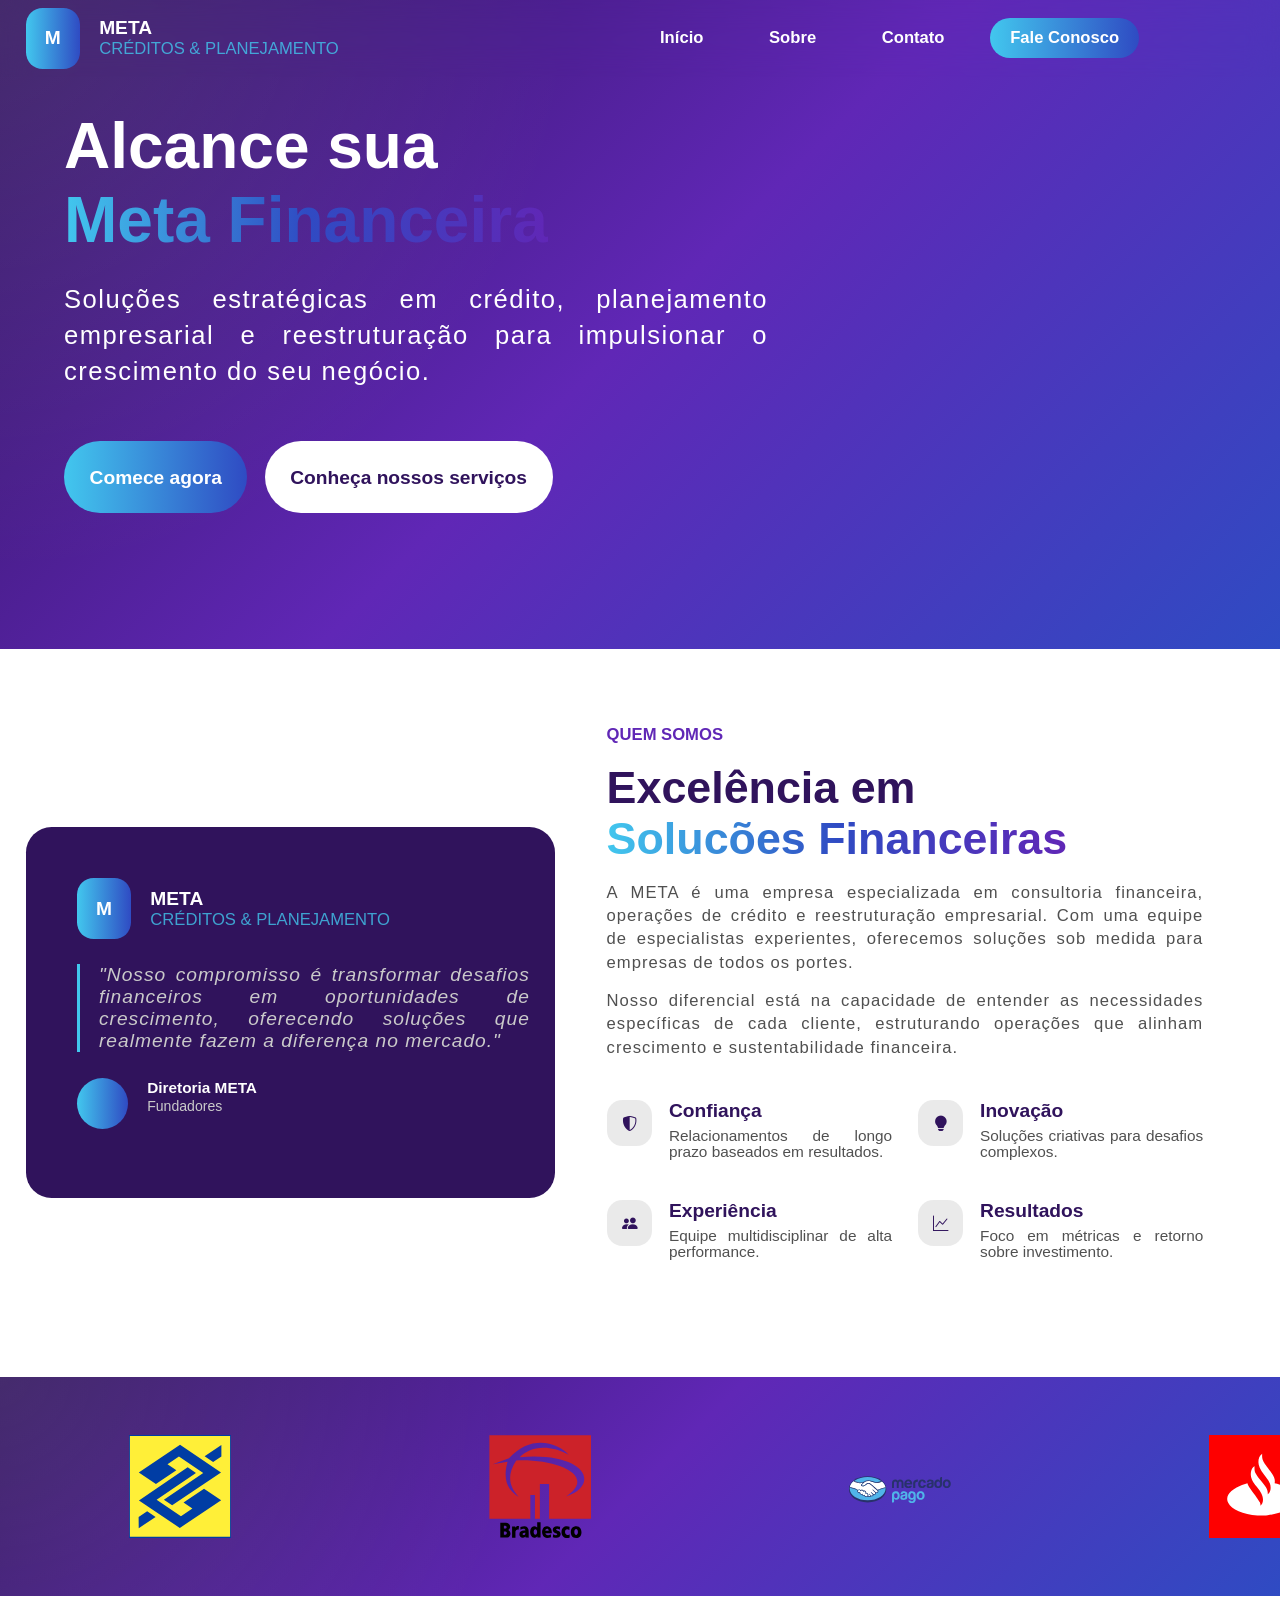
==== commit 2c7ab671: "att projeto002" ====
--- a/projeto002/index.html
+++ b/projeto002/index.html
@@ -44,7 +44,7 @@
         <section id="sobre">
             <div id="container-flex">
 
-                <!-- Quadrado roxo na esquerda -->
+                <!-- Coluna da esquerda -->
                 <div id="sobre-quadrado">
 
                     <!-- Logo e título META
@@ -59,27 +59,105 @@
                             <p style="color: rgb(var(--cor3), 0.8); font-size: 1.3vw;">CRÉDITOS & PLANEJAMENTO</p>
                         </div>
                     </div>
+
+                    <!-- Texto sobre quem somos 
+                        Card body 
+                    -->
+                    <div id="sobre-descricao">
+                        <p>"Nosso compromisso é transformar desafios financeiros em oportunidades de crescimento, oferecendo soluções que realmente fazem a diferença no mercado." </p>
+                    </div>
+
+                    <!-- Foto e Nome: Diretoria META 
+                        card foot 
+                    -->
+                    <div id="sobre-diretoria">
+                        <div id="diretoria-foto"></div>
+                        <div id="diretoria-descricao"><span style="font-weight: bolder; font-size: 1.2vw;">Diretoria META</span> <br> <span style="color: var(--cor5); font-size: 1.1vw;">Fundadores</span></div>
+                    </div>
+
                 </div>
 
-                <!-- Texto sobre quem somos 
-                    Card body 
-                -->
-                <div id="sobre-descricao">
-                    <p>"Nosso compromisso é transformar desafios financeiros em oportunidades de crescimento, oferecendo soluções que realmente fazem a diferença no mercado." </p>
+                <!-- Coluna da direita -->
+                <div id="descricao-direita">
+                    <span class="subtitulo">QUEM SOMOS</span>
+                    <h2>Excelência em <br> <span style="background: linear-gradient(to right, rgb(var(--cor3)), rgb(var(--cor2)), rgb(var(--cor1))); -webkit-background-clip: text; -webkit-text-fill-color: transparent;">Solucões Financeiras</span></h2>
+                    <p>A META é uma empresa especializada em consultoria financeira, operações de crédito e reestruturação empresarial. Com uma equipe de especialistas experientes, oferecemos soluções sob medida para empresas de todos os portes. </p>
+                    <p>Nosso diferencial está na capacidade de entender as necessidades específicas de cada cliente, estruturando operações que alinham crescimento e sustentabilidade financeira. </p>
+
+                    <!-- Grid valores -->
+                    <div class="grid-valores">
+
+                        <div class="valor-item">
+                            <div class="icon">
+                                <i class="bi bi-shield-shaded"></i>
+                            </div>
+                            <div class="texto-valor">
+                                <h3>Confiança</h3>
+                                <p>Relacionamentos de longo prazo baseados em resultados.</p>
+                            </div>
+                        </div>
+
+                        <div class="valor-item">
+                            <div class="icon">
+                                <i class="bi bi-lightbulb-fill"></i>
+                            </div>
+                            <div class="texto-valor">
+                                <h3>Inovação</h3>
+                                <p>Soluções criativas para desafios complexos.</p>
+                            </div>
+                        </div>
+
+                        <div class="valor-item">
+                            <div class="icon">
+                                <i class="bi bi-people-fill"></i>
+                            </div>
+                            <div class="texto-valor">
+                                <h3>Experiência</h3>
+                                <p>Equipe multidisciplinar de alta performance.</p>
+                            </div>
+                        </div>
+
+                        <div class="valor-item">
+                            <div class="icon">
+                                <i class="bi bi-graph-up"></i>
+                            </div>
+                            <div class="texto-valor">
+                                <h3>Resultados</h3>
+                                <p>Foco em métricas e retorno sobre investimento.</p>
+                            </div>
+                        </div>
+                    </div>
                 </div>
+            </div>
+        </section>
 
-                <!-- Foto e Nome: Diretoria META 
-                    card foot 
-                -->
-                <div id="sobre-diretoria">
-                    <div></div>
-                    <div>Diretoria META <br> Fundadores</div>
+        <section id="patrocinio">
+            <div class="marquee-container">
+
+                <div class="marquee-track">
+                        <div class="logo-item"><img src="imagens/banco-do-brasil-com-fundo.svg" alt=""></div>
+                        <div class="logo-item"><img src="imagens/bradesco com nome.svg" alt=""></div>
+                        <div class="logo-item"><img src="imagens/mercado-pago-nome.svg" alt=""></div>
+                        <div class="logo-item"><img src="imagens/santander-fundo-vermelho.svg" alt=""></div>
+                        
+                        <div class="logo-item"><img src="imagens/banco-do-brasil-com-fundo.svg" alt=""></div>
+                        <div class="logo-item"><img src="imagens/bradesco com nome.svg" alt=""></div>
+                        <div class="logo-item"><img src="imagens/mercado-pago-nome.svg" alt=""></div>
+                        <div class="logo-item"><img src="imagens/santander-fundo-vermelho.svg" alt=""></div>
+                    </div>
                 </div>
-
             </div>
         </section>
 
         <section id="contato">
+            <div id="contato-container">
+
+                <!-- Coluna da esquerda -->
+                 <div id="contato-info">
+                    <span id="tag-contato">CONTATO</span>
+
+                 </div>
+            </div>
         </section>
     </main>
     <footer>
--- a/projeto002/styles/style.css
+++ b/projeto002/styles/style.css
@@ -15,7 +15,7 @@
     --cor2: 47, 75, 195; /* azul */
     --cor3: 66, 199, 238; /* ciano */
     --cor4: 48, 19, 92; /* roxo escuro */
-    --cor5: rgb(170, 170, 170);
+    --cor5: rgb(202, 202, 202);
 }
 
 * {
@@ -33,7 +33,6 @@
 }
 
 body {
-    
     color: white;
     position: relative;
     max-width: 100%;
@@ -177,10 +176,142 @@
     background-color: rgb(var(--cor4));
     border-radius: 2vw;
     padding: 2vw;
-}
-
-#sobre #sobre-quadrado #sobre-logomarca {
-    display: flex;
-}
-
-#sobre #sobre-quadrado #sobre-logomarca #+    height: 25vw;
+    margin: auto;
+}
+
+#sobre #sobre-descricao p {
+    color: var(--cor5);
+    border-left: 3px solid rgb(var(--cor3));
+    padding-left: 1.5vw;
+    margin-left: 2vw;
+    font-size: 1.5vw;
+    font-style: italic;
+    letter-spacing: 1px;
+    text-align: justify;
+}
+
+#sobre #sobre-diretoria {
+    display: flex;
+    align-items: center;    
+}
+
+#sobre #sobre-diretoria #diretoria-foto {
+    background-image: linear-gradient(to right, rgb(var(--cor3)), rgb(var(--cor2)));
+    border-radius: 100px;
+    display: block;
+    width: 4vw;
+    height: 4vw;   
+    margin: 2vw 0px 1vw 2vw; 
+}
+
+#sobre #sobre-diretoria #diretoria-descricao {
+    margin-left: 1.5vw;
+}
+
+#sobre #descricao-direita {
+    padding: 0px 4vw;
+}
+
+#sobre #descricao-direita h2 {
+    color: rgb(var(--cor4));
+    font-size: 3.5vw;
+    font-weight: bolder;
+    margin: 1.3vw 0px;
+}
+
+#sobre #descricao-direita p {
+    color: rgb(80, 80, 80);
+    font-size: 1.3vw;
+    text-align: justify;
+    letter-spacing: 1px;
+    line-height: 1.4em;
+    margin: 1.2vw 0px;
+}
+
+#sobre #descricao-direita .subtitulo {
+    color: rgb(var(--cor1));
+    font-weight: bolder;
+    font-size: 1.3vw;
+}
+
+#sobre #descricao-direita .grid-valores {
+    display: grid;
+    grid-template-columns: repeat(2, 1fr);
+    gap: 2vw;
+    padding: 2vw 0px;
+}
+
+#sobre #descricao-direita .grid-valores i {
+    color: rgb(var(--cor4));
+}
+
+#sobre #descricao-direita .grid-valores .valor-item {
+    display: flex;
+}
+
+#sobre #descricao-direita .grid-valores .icon {
+    background: color-mix(in srgb, var(--cor5), transparent 60%);
+    border-radius: 1.2vw;
+    display: inline-block;
+    width: 1.2vw;
+    height: 1.2vw;
+    padding: 1.2vw;
+    margin-right: 1.3vw;
+    font-size: 1.2vw;
+}
+
+#sobre #descricao-direita .grid-valores .texto-valor h3 {
+    color: rgb(var(--cor4));
+    font-size: 1.5vw;
+}
+
+#sobre #descricao-direita .grid-valores .texto-valor p {
+    letter-spacing: 0px;
+    line-height: 1em;
+    margin-top: 0.5vw;
+    font-size: 1.2vw;
+}
+
+#patrocinio {
+    background: radial-gradient(circle at top left, rgba(255,255,255,0.1), transparent 40%), linear-gradient(135deg, rgb(var(--cor4)), rgb(var(--cor1)), rgb(var(--cor2)));
+    text-align: center;
+    padding: 3vw 0px;
+}
+
+.marquee-container {
+    width: 100vw;
+    overflow: hidden;
+    padding: 20px 0;
+    display: flex;
+    align-items: center;
+}
+
+.marquee-track {
+    display: flex;
+    width: max-content;
+    animation: scroll-loop 20s linear infinite;
+}
+
+.logo-item {
+    width: 200px;
+    margin: 0 80px;
+    flex-shrink: 0;
+    display: flex;
+    justify-content: center;
+    transition: 0.3s;
+}
+
+.logo-item img {
+    height: 8vw;
+    object-fit: contain;
+}
+
+@keyframes scroll-loop {
+    from {
+        transform: translateX(0);
+    }
+    to {
+        transform: translateX(-50%);
+    }
+}
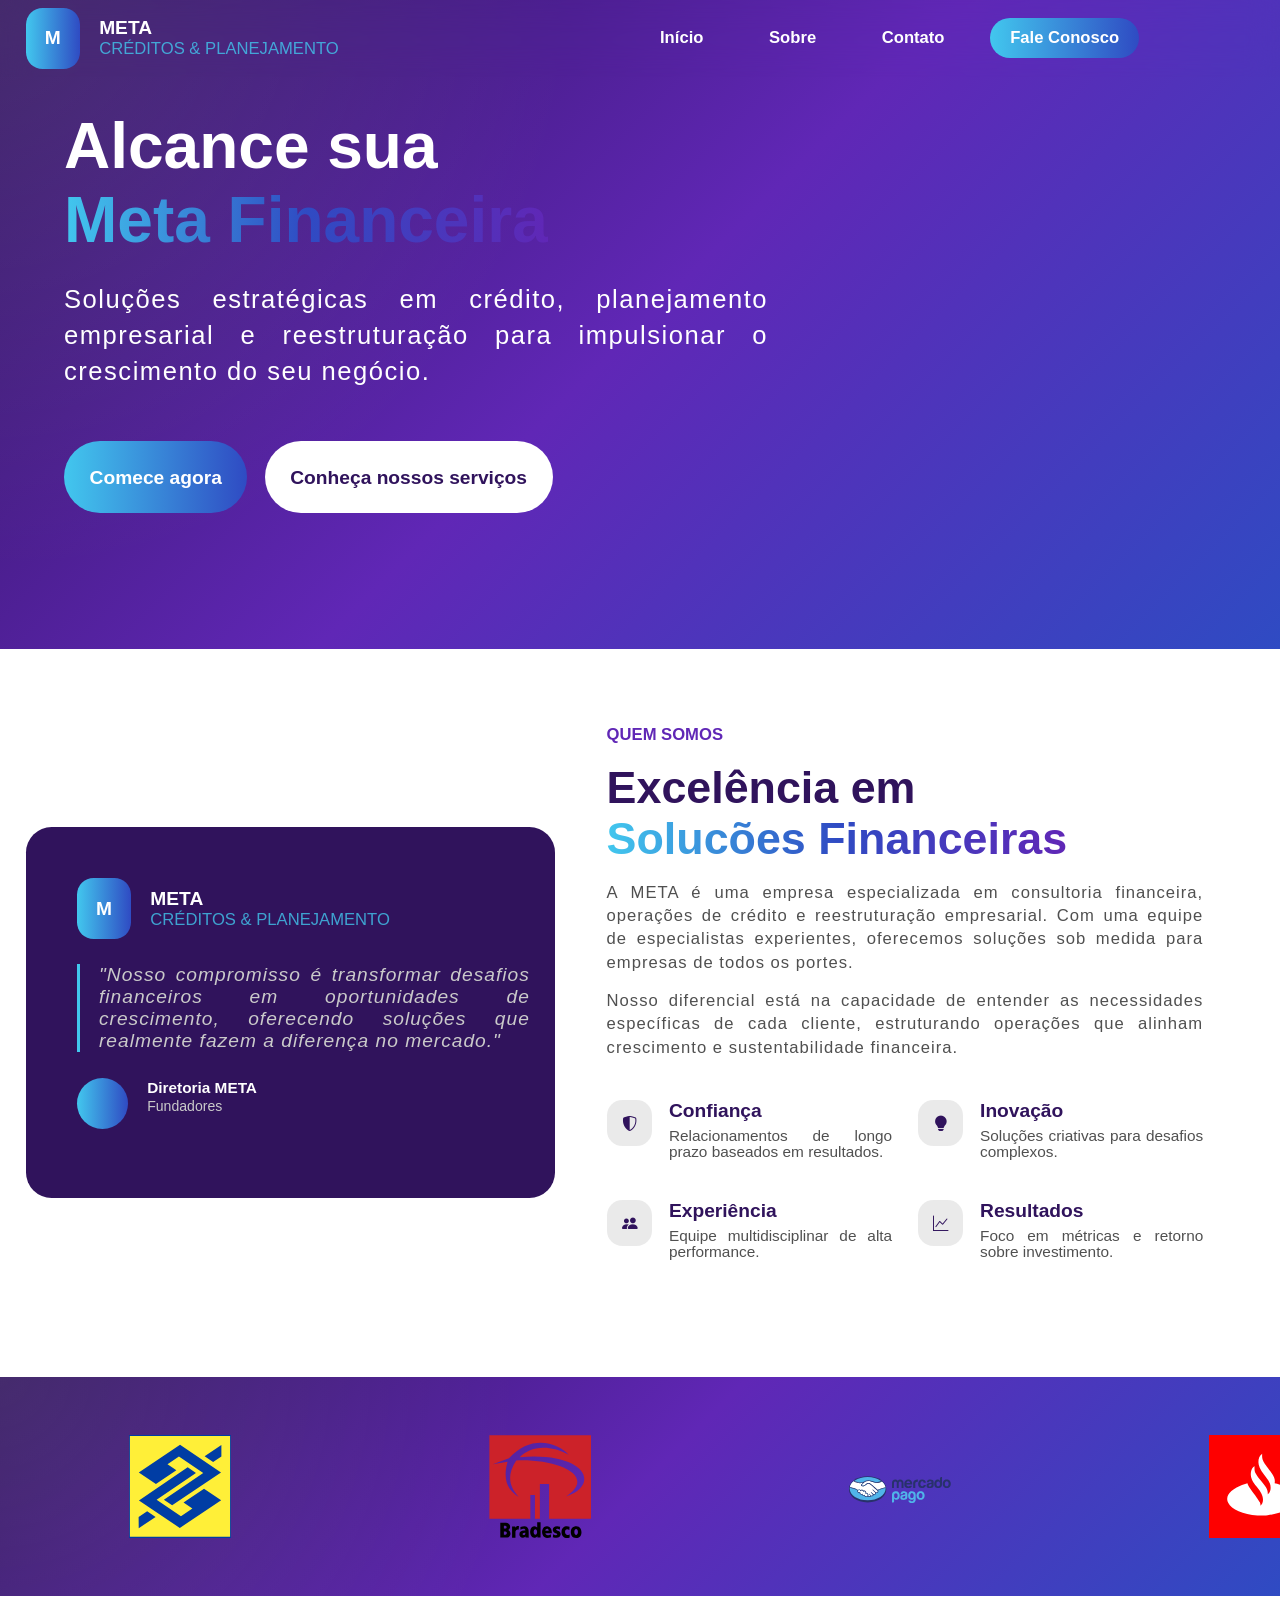
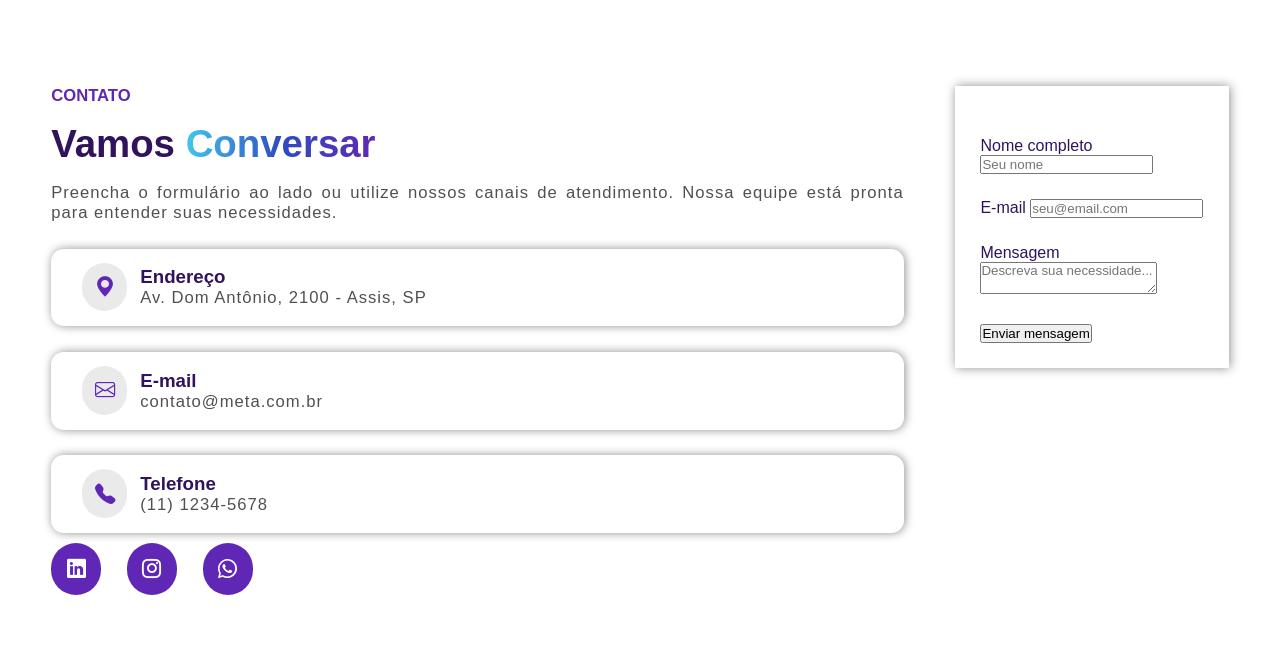
==== commit 3fe789bb: "att projeto002" ====
--- a/projeto002/index.html
+++ b/projeto002/index.html
@@ -154,8 +154,66 @@
 
                 <!-- Coluna da esquerda -->
                  <div id="contato-info">
-                    <span id="tag-contato">CONTATO</span>
-
+                    <span class="subtitulo">CONTATO</span>
+                    <h2>Vamos <span style="background: linear-gradient(to right, rgb(var(--cor3)), rgb(var(--cor2)), rgb(var(--cor1))); -webkit-background-clip: text; -webkit-text-fill-color: transparent;">Conversar</span></h2>
+                    <p>Preencha o formulário ao lado ou utilize nossos canais de atendimento. Nossa equipe está pronta para entender suas necessidades. </p>
+
+                    <div id="atendimento">
+                        <div class="item-contato">
+                            <div class="icon-contato">
+                                <i class="bi bi-geo-alt-fill"></i>
+                            </div>
+                            <div class="texto-item">
+                                <h3>Endereço</h3>
+                                <p>Av. Dom Antônio, 2100 - Assis, SP</p>
+                            </div>
+                        </div>
+
+                        <div class="item-contato">
+                            <div class="icon-contato">
+                                <i class="bi bi-envelope"></i>
+                            </div>
+                            <div class="texto-item">
+                                <h3>E-mail</h3>
+                                <p>contato@meta.com.br</p>
+                            </div>
+                        </div>
+
+                        <div class="item-contato">
+                            <div class="icon-contato">
+                                <i class="bi bi-telephone-fill"></i>
+                            </div>
+                            <div class="texto-item">
+                                <h3>Telefone</h3>
+                                <p>(11) 1234-5678</p>
+                            </div>
+                        </div>
+                    </div>
+
+                    <div id="social-link">
+                        <a href="#" class="social-icon"><i class="bi bi-linkedin"></i></a>
+                        <a href="#" class="social-icon"><i class="bi bi-instagram"></i></a>
+                        <a href="#" class="social-icon"><i class="bi bi-whatsapp"></i></a>
+                    </div>
+                 </div>
+
+                 <!-- Coluna direita -->
+                 <div id="contato-form">
+                    <form action="#" method="post">
+                        <div class="grupo-input">
+                            <label>Nome completo</label>
+                            <input type="text" placeholder="Seu nome">
+                        </div>
+                        <div class="grupo-input">
+                            <label>E-mail</label>
+                            <input type="email" placeholder="seu@email.com">
+                        </div>
+                        <div class="grupo-input">
+                            <label>Mensagem</label>
+                            <textarea placeholder="Descreva sua necessidade..."></textarea>
+                        </div>
+                        <button type="submit" class="enviar">Enviar mensagem</button>
+                    </form>
                  </div>
             </div>
         </section>
--- a/projeto002/styles/style.css
+++ b/projeto002/styles/style.css
@@ -49,6 +49,7 @@
     background: transparent;
     backdrop-filter: blur(15px);
     align-items: center;
+    z-index: 1000;
 }
 
 header.ativo {
@@ -229,7 +230,7 @@
     margin: 1.2vw 0px;
 }
 
-#sobre #descricao-direita .subtitulo {
+.subtitulo {
     color: rgb(var(--cor1));
     font-weight: bolder;
     font-size: 1.3vw;
@@ -314,4 +315,76 @@
     to {
         transform: translateX(-50%);
     }
+}
+
+#contato #contato-container {
+    padding: 7vw 4vw;
+    display: flex;
+    justify-content: space-between;
+    align-items: flex-start;
+}
+
+#contato #contato-info h2 {
+    color: rgb(var(--cor4));
+    font-size: 3vw;
+    font-weight: bolder;
+    margin: 1.3vw 0px;
+}
+
+#contato #contato-info p {
+    color: rgb(80, 80, 80);
+    font-size: 1.3vw;
+    text-align: justify;
+    letter-spacing: 1px;
+    margin: 1.2vw 0px;
+}
+
+#contato #contato-info #atendimento .item-contato {
+    box-shadow: 1px 0px 10px rgb(143, 143, 143);
+    border-radius: 1vw;
+    display: flex;
+    align-items: center;
+    margin: 2vw 0;
+    padding: 1.4vw;
+}
+
+#contato #contato-info #atendimento .item-contato h3 {
+    color: rgb(var(--cor4));
+}
+
+#contato #contato-info #atendimento .item-contato p {
+    margin: 0px;
+}
+
+#contato #contato-info #atendimento i {
+    background: color-mix(in srgb, var(--cor5), transparent 60%);
+    color: rgb(var(--cor1));
+    border-radius: 100px;
+    padding: 1vw;
+    margin: 1vw;
+    font-size: 1.6vw;
+}
+
+#contato #social-link .social-icon {
+    background-color: rgb(var(--cor1));
+    border-radius: 100px;
+    font-size: 1.5vw;
+    padding: 1.2vw;
+    margin-right: 1.7vw;
+}
+
+#contato #contato-form {
+    box-shadow: 1px 0px 10px rgb(143, 143, 143);
+    display: flex;
+    margin-left: 4vw;
+    padding: 2vw;
+
+}
+
+#contato #contato-form .grupo-input {
+    margin: 2vw 0px;
+}
+
+#contato #contato-form .grupo-input label {
+    color: rgb(var(--cor4));
 }
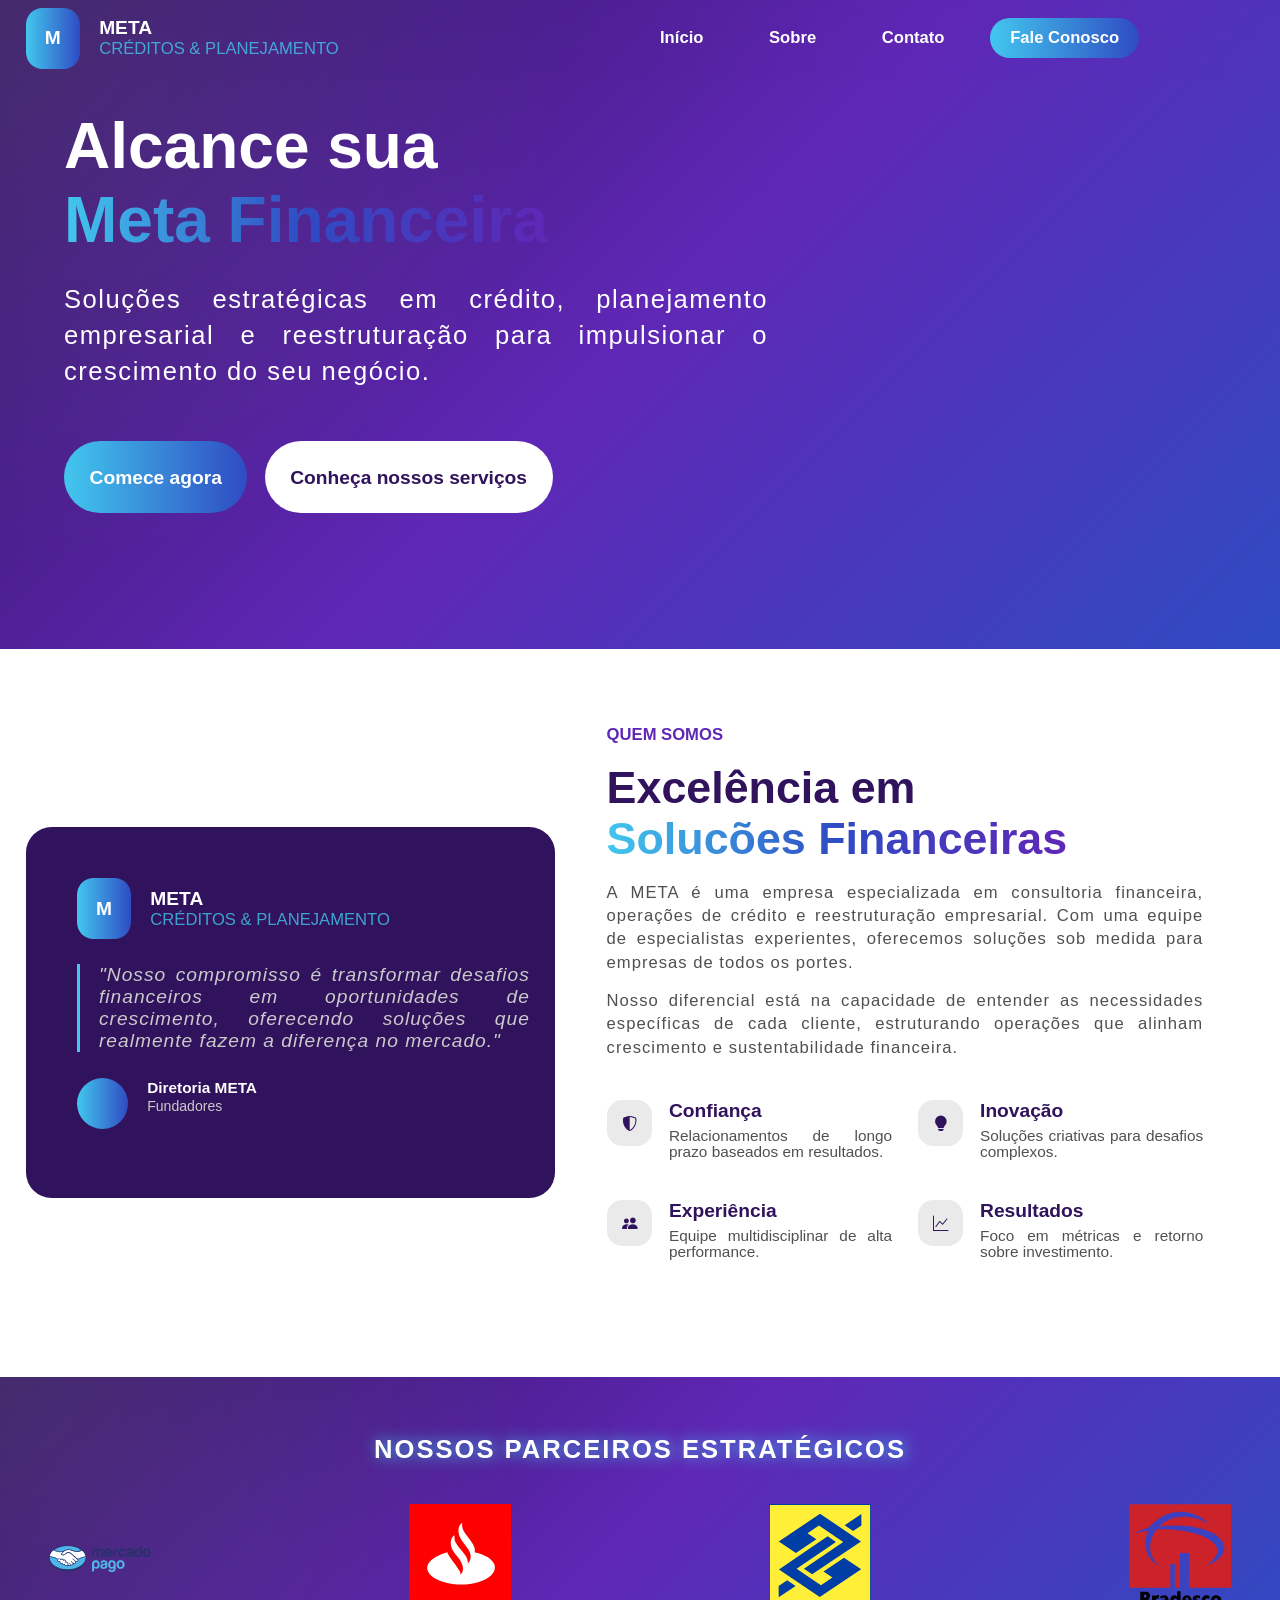
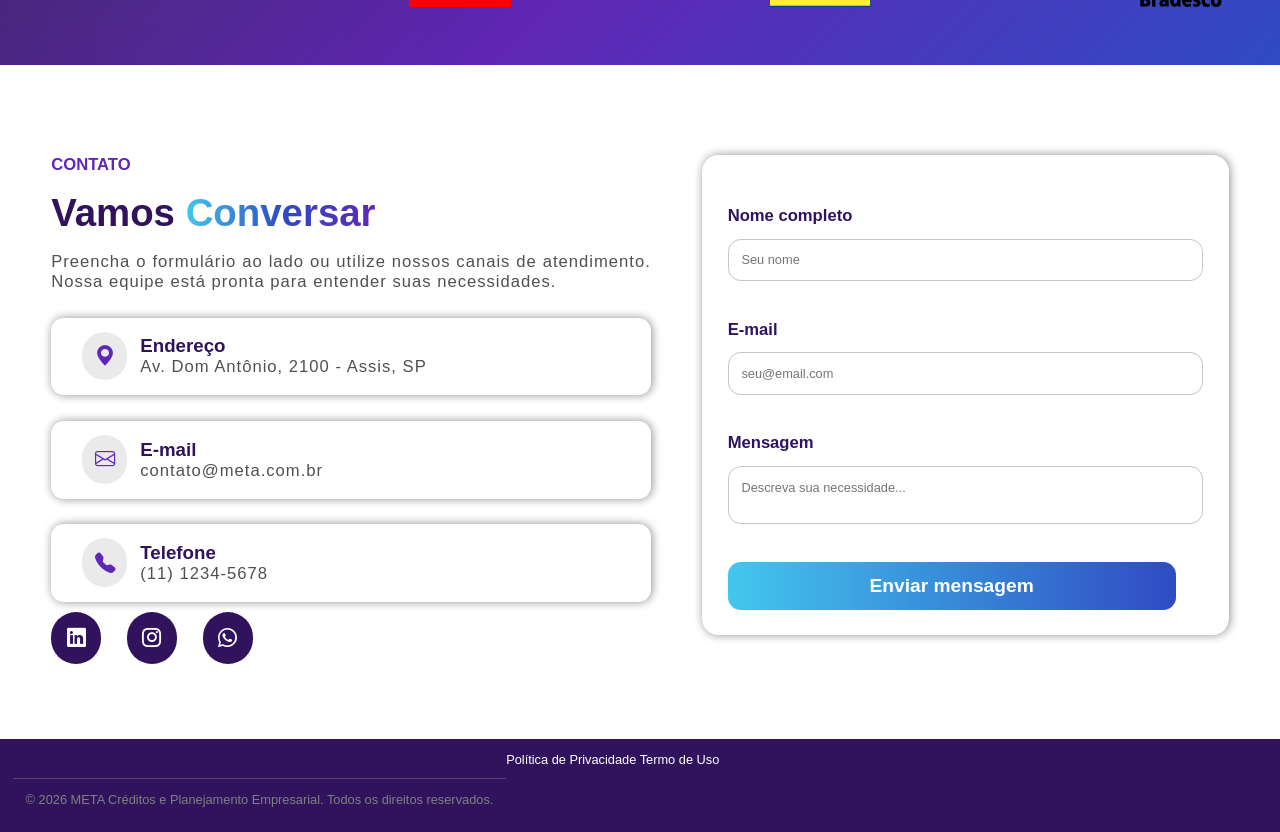
==== commit 5e190c97: "att projeto002" ====
--- a/projeto002/index.html
+++ b/projeto002/index.html
@@ -27,7 +27,7 @@
             <a href="#inicio">Início</a>
             <a href="#sobre">Sobre</a>
             <a href="#contato">Contato</a>
-            <a href="#" id="home-fc">Fale Conosco</a>
+            <a href="#contato" id="home-fc">Fale Conosco</a>
         </div>
     </header>
     <main>
@@ -133,7 +133,9 @@
 
         <section id="patrocinio">
             <div class="marquee-container">
-
+                <div>
+                    <h2>Nossos parceiros Estratégicos</h2>
+                </div>
                 <div class="marquee-track">
                         <div class="logo-item"><img src="imagens/banco-do-brasil-com-fundo.svg" alt=""></div>
                         <div class="logo-item"><img src="imagens/bradesco com nome.svg" alt=""></div>
@@ -219,6 +221,13 @@
         </section>
     </main>
     <footer>
+        <div id="copy">
+            <p>© 2026 META Créditos e Planejamento Empresarial. Todos os direitos reservados. </p>
+        </div>
+        <div id="termo">
+            <a href="#">Política de Privacidade</a>
+            <a href="#">Termo de Uso</a>
+        </div>
     </footer>
 </body>
 </html>  
--- a/projeto002/styles/style.css
+++ b/projeto002/styles/style.css
@@ -285,7 +285,19 @@
     overflow: hidden;
     padding: 20px 0;
     display: flex;
+    flex-direction: column;
     align-items: center;
+    gap: 40px;
+}
+
+.marquee-container h2 {
+    font-size: 2vw;
+    color: white;
+    text-shadow: 2px 0px 15px rgb(var(--cor3));
+    text-transform: uppercase;
+    letter-spacing: 2px;
+    font-weight: bolder;
+
 }
 
 .marquee-track {
@@ -324,6 +336,10 @@
     align-items: flex-start;
 }
 
+#contato #contato-info {
+
+}
+
 #contato #contato-info h2 {
     color: rgb(var(--cor4));
     font-size: 3vw;
@@ -366,7 +382,7 @@
 }
 
 #contato #social-link .social-icon {
-    background-color: rgb(var(--cor1));
+    background-color: rgb(var(--cor4));
     border-radius: 100px;
     font-size: 1.5vw;
     padding: 1.2vw;
@@ -375,6 +391,7 @@
 
 #contato #contato-form {
     box-shadow: 1px 0px 10px rgb(143, 143, 143);
+    border-radius: 1.3vw;
     display: flex;
     margin-left: 4vw;
     padding: 2vw;
@@ -383,8 +400,69 @@
 
 #contato #contato-form .grupo-input {
     margin: 2vw 0px;
+    display: grid;
 }
 
 #contato #contato-form .grupo-input label {
     color: rgb(var(--cor4));
-}+    font-size: 1.3vw;
+    font-weight: bold;
+}
+
+#contato #contato-form .grupo-input input {
+    border: 1px solid rgb(197, 197, 197);
+    border-radius: 1vw;
+    padding: 1vw;
+    margin: 1vw 0;
+    width: 35vw;
+}
+
+#contato #contato-form .grupo-input textarea {
+    border: 1px solid rgb(197, 197, 197);
+    border-radius: 1vw;
+    padding: 1vw;
+    margin: 1vw 0;
+    resize: none;
+    min-width: 35vw;
+    max-height: 10vw;
+}
+
+#contato #contato-form .grupo-input input, textarea::placeholder {
+    font-size: 1vw;
+}
+
+#contato #contato-form button {
+    background-image: linear-gradient(to right, rgb(var(--cor3)), rgb(var(--cor2)));
+    display: inline-flex;
+    border: none;
+    border-radius: 1vw;
+    color: white;
+    font-size: 1.5vw;
+    font-weight: bolder;
+    width: 35vw;
+    justify-content: center;
+    padding: 1vw;
+}
+
+#contato #contato-form button:hover {
+    cursor: pointer;
+}
+
+footer {
+    background-color: rgb(var(--cor4));
+    padding: 1vw;
+    font-size: 1vw;
+    align-content: center;
+    display: flex;
+}
+
+footer #copy {
+    border-top: 1px solid rgba(128, 128, 128, 0.466);
+    margin-top: 2vw;
+    padding: 1vw;
+    color: gray;
+}
+
+footer #termo {
+    justify-content: end;
+}
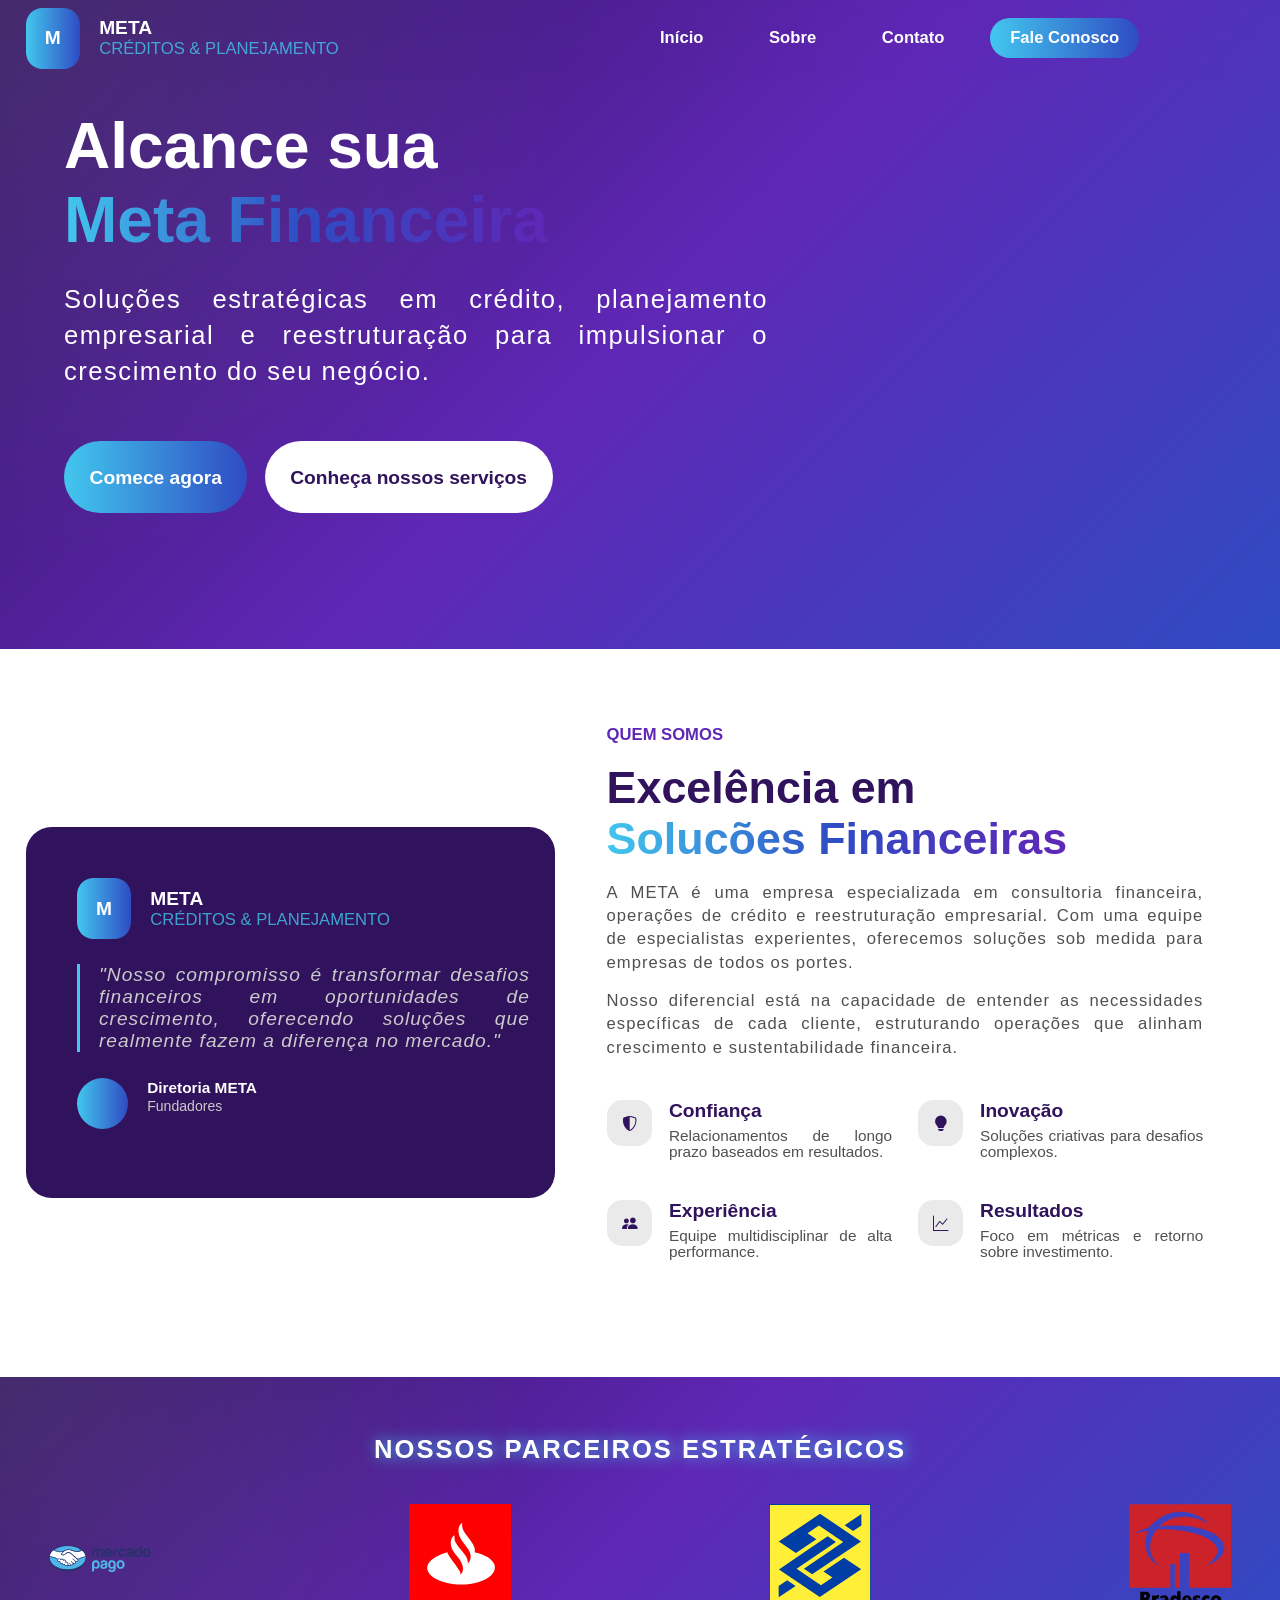
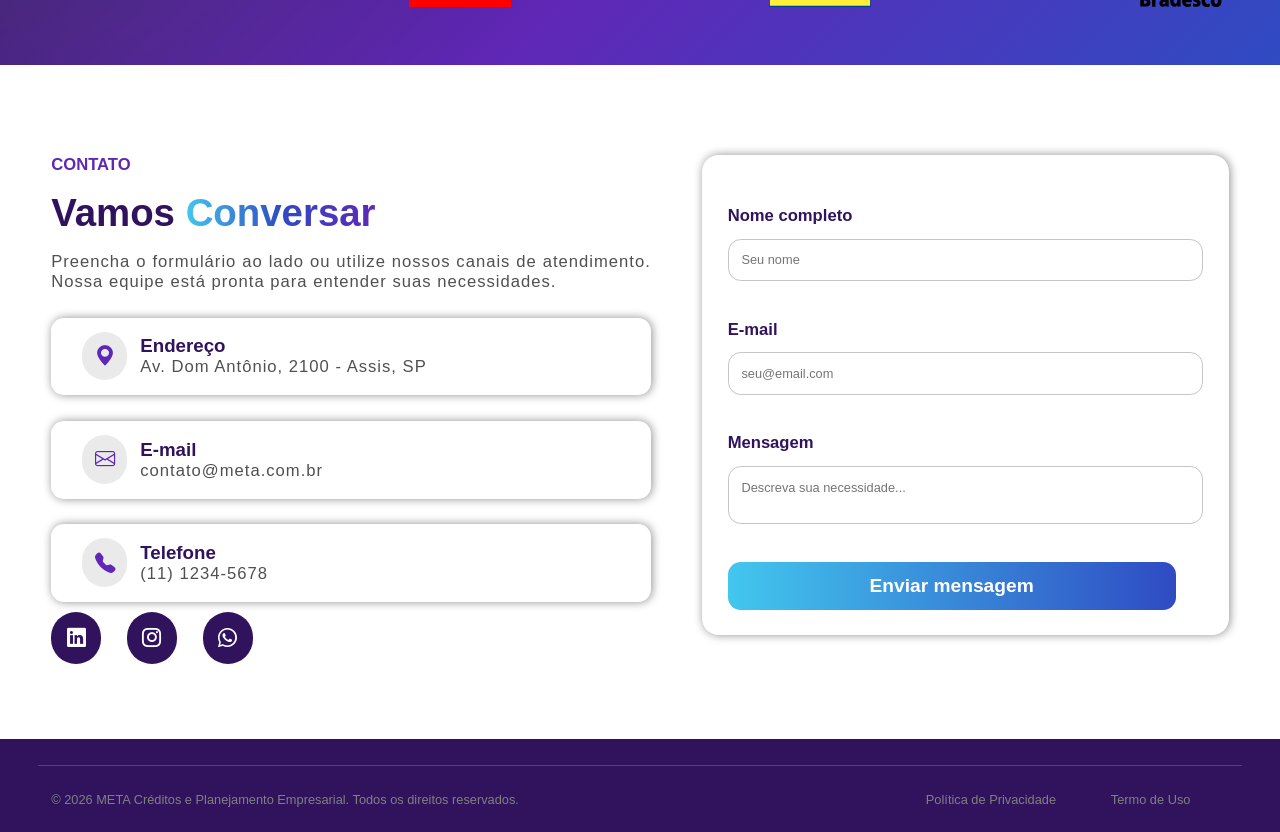
==== commit 1f5a5a3e: "att projeto002" ====
--- a/projeto002/index.html
+++ b/projeto002/index.html
@@ -221,12 +221,14 @@
         </section>
     </main>
     <footer>
-        <div id="copy">
-            <p>© 2026 META Créditos e Planejamento Empresarial. Todos os direitos reservados. </p>
-        </div>
-        <div id="termo">
-            <a href="#">Política de Privacidade</a>
-            <a href="#">Termo de Uso</a>
+        <div id="foot">
+            <div id="copy">
+                <p>© 2026 META Créditos e Planejamento Empresarial. Todos os direitos reservados. </p>
+            </div>
+            <div id="termo">
+                <a href="#">Política de Privacidade</a>
+                <a href="#">Termo de Uso</a>
+            </div>
         </div>
     </footer>
 </body>
--- a/projeto002/styles/style.css
+++ b/projeto002/styles/style.css
@@ -450,19 +450,34 @@
 
 footer {
     background-color: rgb(var(--cor4));
-    padding: 1vw;
+    padding-top: 2vw;
+}
+
+#foot {
+    border-top: 1px solid rgba(128, 128, 128, 0.438);
     font-size: 1vw;
-    align-content: center;
-    display: flex;
+    justify-content: space-between;
+    display: flex;
+    margin: 0 3vw;
 }
 
 footer #copy {
-    border-top: 1px solid rgba(128, 128, 128, 0.466);
-    margin-top: 2vw;
+    
+    margin-top: 1vw;
     padding: 1vw;
     color: gray;
 }
 
 footer #termo {
-    justify-content: end;
-}
+    padding: 2vw;
+}
+
+footer #termo a {
+    color: gray;
+    padding: 2vw;
+}
+
+
+footer #termo a:hover {
+    color: rgb(var(--cor3));
+}
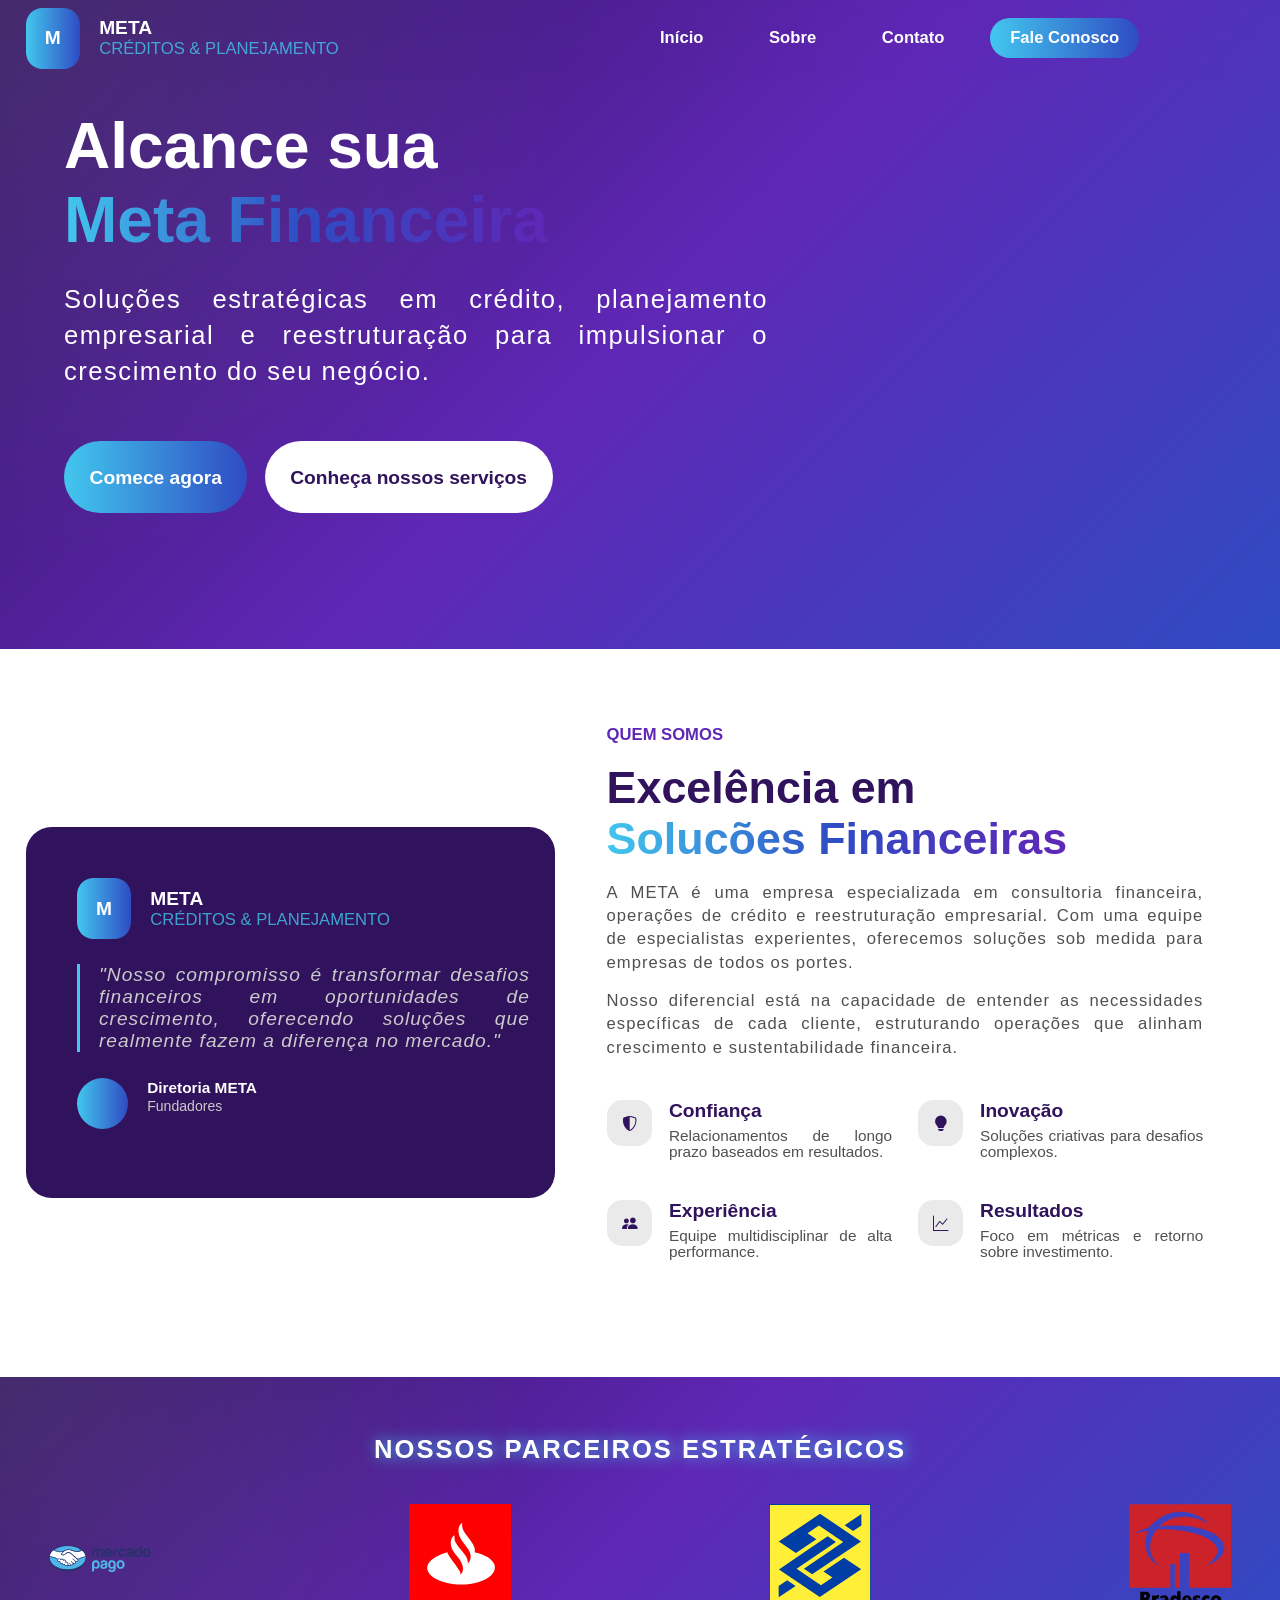
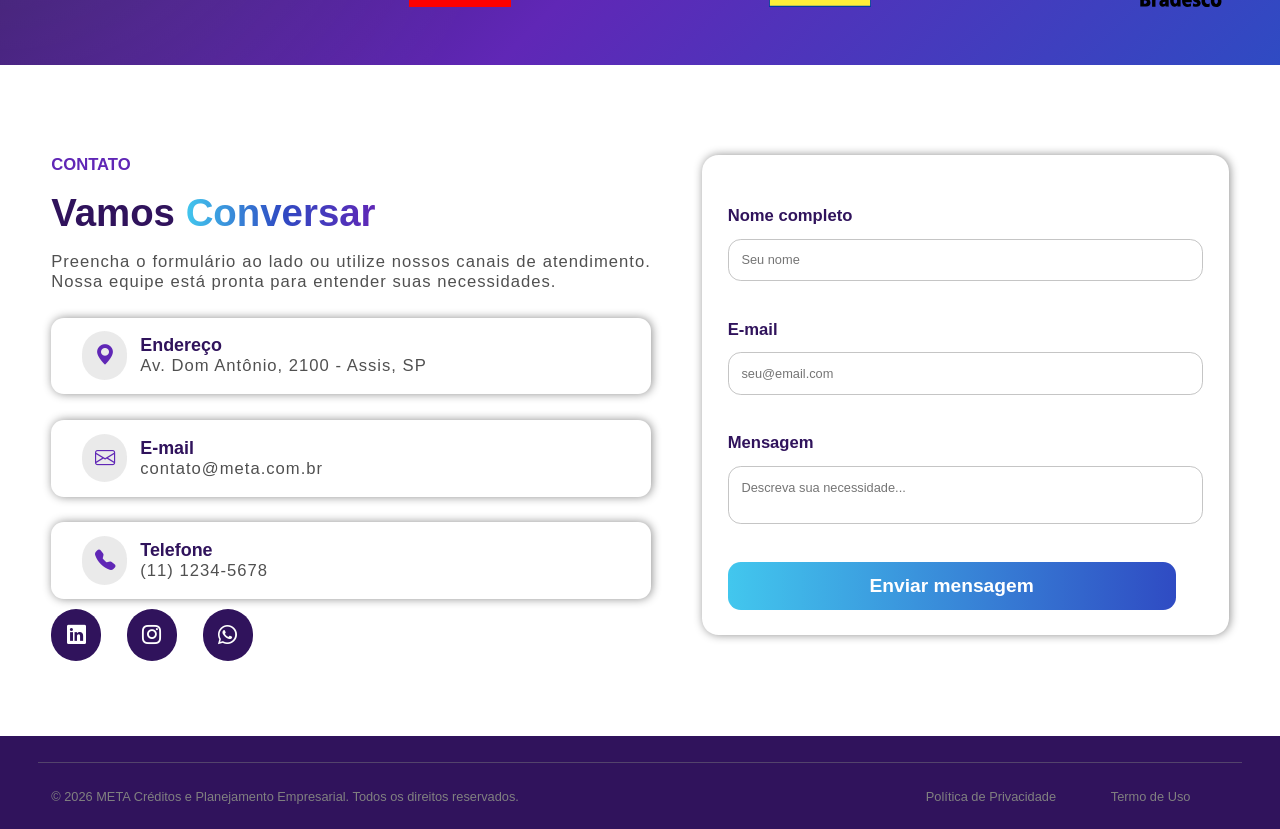
==== commit 22cd36b9: "att projeto002" ====
--- a/projeto002/index.html
+++ b/projeto002/index.html
@@ -23,6 +23,12 @@
                 </div>
             </div>
         </a>
+        <div id="menu-toggle">
+            <span></span>
+            <span></span>
+            <span></span>
+        </div>
+
         <div id="home">
             <a href="#inicio">Início</a>
             <a href="#sobre">Sobre</a>
--- a/projeto002/styles/style.css
+++ b/projeto002/styles/style.css
@@ -107,6 +107,7 @@
 #home #home-fc:hover {
     color: white;
     box-shadow: 0px 4px 10px rgb(var(--cor3), 0.5);
+    transition: 0.5s;
 }
 
 #inicio {
@@ -336,10 +337,6 @@
     align-items: flex-start;
 }
 
-#contato #contato-info {
-
-}
-
 #contato #contato-info h2 {
     color: rgb(var(--cor4));
     font-size: 3vw;
@@ -366,6 +363,7 @@
 
 #contato #contato-info #atendimento .item-contato h3 {
     color: rgb(var(--cor4));
+    font-size: 1.4vw;
 }
 
 #contato #contato-info #atendimento .item-contato p {
@@ -446,6 +444,9 @@
 
 #contato #contato-form button:hover {
     cursor: pointer;
+    background-image: linear-gradient(to right, rgb(var(--cor3), 0.8), rgb(var(--cor4), 0.8));
+    box-shadow: 0px 0px 10px rgb(var(--cor3), 0.7);
+    transition: 0.5s;
 }
 
 footer {
--- a/projeto002/styles/mobile.css
+++ b/projeto002/styles/mobile.css
@@ -0,0 +1,140 @@
+@charset "UTF-8";
+
+:root {
+    --cor1: 96, 39, 182; /* roxo */
+    --cor2: 47, 75, 195; /* azul */
+    --cor3: 66, 199, 238; /* ciano */
+    --cor4: 48, 19, 92; /* roxo escuro */
+    --cor5: rgb(202, 202, 202);
+}
+
+@media screen and (max-width: 768px) {
+    
+    header {
+        height: 16vw;
+        padding: 0 4vw;
+        justify-content: space-between;
+    }
+
+    header.ativo {
+        height: 16vw;
+    }
+
+    .empresa {
+        padding: 2vw 0;
+    }
+
+    .empresa p {
+        font-size: 3.5vw;
+    }
+
+    .empresa .empresa-logo {
+        border-radius: 2.5vw;
+        padding: 2.5vw;
+        font-size: 4vw;
+        margin-right: 2.5vw;
+    }
+
+    .empresa-descricao p:last-child {
+        font-size: 2.2vw !important;
+    }
+
+    #home {
+        background-color: rgb(var(--cor4));
+        backdrop-filter: blur(15px);
+        display: none;
+        flex-direction: column;
+        position: fixed;
+        top: 16vw;
+        left: 0;
+        width: 100%;
+        padding: 4vw 0;
+        gap: 0;
+        z-index: 999;
+    }
+
+    #home.aberto {
+        display: flex;
+    }
+
+    #home a {
+        font-size: 3vw;
+        padding: 3.5vw 6vw;
+        border-radius: 0;
+        border-bottom: 1px solid rgb(var(--cor1), 0.5);
+    }
+
+    #home #home-fc {
+        margin: 4vw 12vw 2vw 3vw;
+        border-radius: 100px;
+        text-align: center;
+        padding: 3.5vw 6vw;
+    }
+
+    #menu-toggle {
+        display: flex;
+        flex-direction: column;
+        justify-content: center;
+        gap: 1.4vw;
+        cursor: pointer;
+        padding: 2vw;
+        z-index: 1001;
+    }
+
+    #menu-toggle span {
+        display: block;
+        width: 6vw;
+        height: 0.6vw;
+        background: white;
+        border-radius: 2px;
+        transition: 0.3s;
+        margin-right: 4vw;
+    }
+
+    #menu-toggle.ativo span:nth-child(1) {
+        transform: rotate(45deg) translate(1.4vw, 1.4vw);
+    }
+
+    #menu-toggle.ativo span:nth-child(2) {
+        opacity: 0;
+    }
+
+    #menu-toggle.ativo span:nth-child(3) {
+        transform: rotate(-45deg) translate(1.4vw, -1.4vw);
+    }
+
+    #inicio {
+        padding: 24vw 0 10vw;
+    }
+
+    #inicio h1 {
+        font-size: 9vw;
+        padding: 2vw 6vw 0;
+        text-align: center;
+    }
+
+    #inicio .describe {
+        font-size: 3.8vw;
+        padding: 4vw 6vw 0;
+        text-align: center;
+        letter-spacing: 0.5px;
+    }
+
+    #inicio #inicio-button {
+        display: flex;
+        flex-direction: column;
+        align-items: center;
+        gap: 4vw;
+        padding: 8vw 6vw 2vw;
+        text-align: center;
+    }
+
+    #inicio #inicio-button a {
+        font-size: 3.8vw;
+        padding: 3.5vw 7vw;
+        margin: 0;
+        width: 100%;
+        text-align: center;
+        box-sizing: border-box;
+    }
+}
